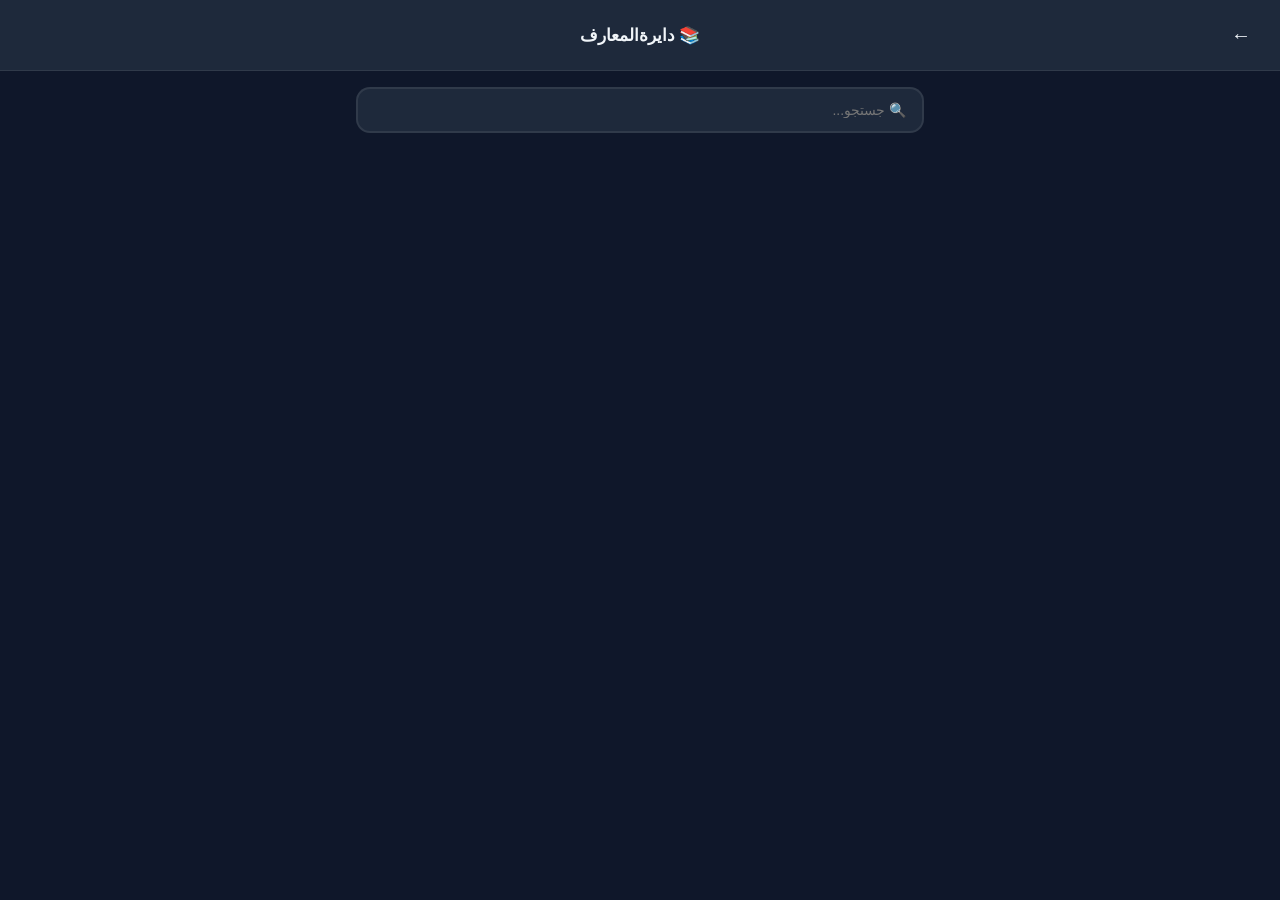
==== ask.html @ 2278d41e "Create ask.html" ====
<!DOCTYPE html>
<html lang="fa" dir="rtl">
<head>
<meta charset="UTF-8">
<meta name="viewport" content="width=device-width,initial-scale=1">
<title>پرسش و پاسخ</title>
<style>
*{margin:0;padding:0;box-sizing:border-box;-webkit-tap-highlight-color:transparent}
body{font-family:Tahoma,sans-serif;background:#0f172a;color:#f1f5f9;min-height:100vh}
.hdr{display:flex;align-items:center;justify-content:space-between;padding:14px 18px;background:#1e293b;border-bottom:1px solid rgba(255,255,255,.08);position:sticky;top:0;z-index:10;padding-top:calc(14px + env(safe-area-inset-top))}
.hdr h1{font-size:17px;font-weight:700}
.ibtn{background:none;border:none;color:#f1f5f9;font-size:20px;cursor:pointer;width:42px;height:42px;border-radius:12px;display:flex;align-items:center;justify-content:center}
.ibtn:active{background:rgba(255,255,255,.08)}
.wrap{padding:16px;max-width:600px;margin:0 auto}
.search{width:100%;padding:13px 16px;font-size:14px;font-family:inherit;background:#1e293b;color:#f1f5f9;border:2px solid rgba(255,255,255,.08);border-radius:14px;outline:none;margin-bottom:14px}
.search:focus{border-color:#818cf8}
.cat-grid{display:grid;grid-template-columns:repeat(2,1fr);gap:12px}
.cat-card{background:#1e293b;border-radius:16px;padding:18px 14px;cursor:pointer;border:1px solid rgba(255,255,255,.08);display:flex;flex-direction:column;align-items:center;gap:10px;transition:.2s}
.cat-card:active{transform:scale(.96);background:rgba(99,102,241,.15)}
.cat-card .ic{width:56px;height:56px;border-radius:18px;display:flex;align-items:center;justify-content:center;font-size:28px}
.cat-card .nm{font-size:13px;font-weight:700;text-align:center;line-height:1.4}
.cat-card .ct{font-size:10px;color:#94a3b8}
.cat-hdr{display:flex;align-items:center;gap:12px;margin-bottom:16px;background:#1e293b;padding:14px 16px;border-radius:16px;border:1px solid rgba(255,255,255,.08)}
.cat-hdr .ic{width:48px;height:48px;border-radius:15px;display:flex;align-items:center;justify-content:center;font-size:24px;flex-shrink:0}
.cat-hdr .info{flex:1}
.cat-hdr .nm{font-size:15px;font-weight:700}
.cat-hdr .ct{font-size:11px;color:#94a3b8;margin-top:2px}
.q{background:#1e293b;border-radius:14px;margin-bottom:10px;border:1px solid rgba(255,255,255,.08);overflow:hidden}
.q-head{padding:15px 16px;display:flex;align-items:center;gap:10px;cursor:pointer}
.q-head:active{background:rgba(255,255,255,.03)}
.q-icon{width:34px;height:34px;border-radius:10px;background:linear-gradient(135deg,#6366f1,#8b5cf6);display:flex;align-items:center;justify-content:center;font-size:16px;flex-shrink:0}
.q-title{flex:1;font-size:13.5px;font-weight:600;line-height:1.5}
.q-arrow{font-size:13px;color:#64748b;transition:transform .3s}
.q.open .q-arrow{transform:rotate(180deg)}
.q-body{max-height:0;overflow:hidden;transition:max-height .5s ease;background:rgba(0,0,0,.15)}
.q.open .q-body{max-height:2000px}
.q-answer{padding:14px 16px 16px;font-size:13px;line-height:2;color:#cbd5e1;border-top:1px solid rgba(255,255,255,.05);white-space:pre-line}
.q-answer b{color:#a5b4fc}
.back-btn{background:none;border:none;color:#818cf8;font-size:13px;font-weight:600;font-family:inherit;padding:8px 0;margin-bottom:8px;cursor:pointer}
.empty{text-align:center;padding:40px 20px;color:#64748b;font-size:13px}
.empty .ic{font-size:48px;margin-bottom:12px;opacity:.5}
</style>
</head>
<body>

<div class="hdr">
<button class="ibtn" onclick="goBack()">←</button>
<h1 id="hdrTitle">📚 دایرة‌المعارف</h1>
<div style="width:42px"></div>
</div>

<div class="wrap">
<input class="search hidden" id="search" placeholder="🔍 جستجو..." oninput="render()">
<div id="content"></div>
</div>

<script src="qa1.js"></script>
<script src="qa2.js"></script>
<script src="qa3.js"></script>
<script src="qa4.js"></script>
<script src="qa5.js"></script>

<script>
var curCat=null;
var CATS=window.CATS||[];
var QA=window.QA||[];
document.getElementById('search').classList.add('hidden');

function goBack(){
if(curCat){
curCat=null;
document.getElementById('hdrTitle').textContent='📚 دایرة‌المعارف';
document.getElementById('search').classList.add('hidden');
document.getElementById('search').value='';
render();
}else{
location.href='index.html';
}
}

function render(){
var content=document.getElementById('content');
content.innerHTML='';
if(curCat){
var cat=CATS.find(function(c){return c.id===curCat});
if(!cat)return;
var q=document.getElementById('search').value.trim();
var hdr=document.createElement('div');hdr.className='cat-hdr';
var ic=document.createElement('div');ic.className='ic';ic.style.background=cat.g;ic.textContent=cat.ic;
var info=document.createElement('div');info.className='info';
var nm=document.createElement('div');nm.className='nm';nm.textContent=cat.nm;
var ct=document.createElement('div');ct.className='ct';
var items=QA.filter(function(x){return x.c===curCat});
ct.textContent=items.length+' پرسش';
info.appendChild(nm);info.appendChild(ct);
hdr.appendChild(ic);hdr.appendChild(info);
content.appendChild(hdr);

var bb=document.createElement('button');bb.className='back-btn';bb.textContent='← بازگشت به دسته‌ها';bb.onclick=goBack;
content.appendChild(bb);

var filtered=items.filter(function(x){
if(!q)return true;
return x.q.indexOf(q)>=0||x.a.indexOf(q)>=0;
});
if(filtered.length===0){
content.innerHTML+='<div class="empty"><div class="ic">🔍</div><div>سوالی پیدا نشد</div></div>';
return;
}
filtered.forEach(function(item){
var d=document.createElement('div');d.className='q';
var h=document.createElement('div');h.className='q-head';
var ico=document.createElement('div');ico.className='q-icon';ico.textContent=item.ic||cat.ic;
var ti=document.createElement('div');ti.className='q-title';ti.textContent=item.q;
var ar=document.createElement('div');ar.className='q-arrow';ar.textContent='▼';
h.appendChild(ico);h.appendChild(ti);h.appendChild(ar);
var b=document.createElement('div');b.className='q-body';
var a=document.createElement('div');a.className='q-answer';a.innerHTML=item.a;
b.appendChild(a);
d.appendChild(h);d.appendChild(b);
h.onclick=function(){d.classList.toggle('open')};
content.appendChild(d);
});
}else{
var q=document.getElementById('search').value.trim();
if(q){
document.getElementById('search').classList.remove('hidden');
var all=QA.filter(function(x){return x.q.indexOf(q)>=0||x.a.indexOf(q)>=0});
if(all.length===0){
content.innerHTML='<div class="empty"><div class="ic">🔍</div><div>چیزی پیدا نشد</div></div>';
return;
}
all.forEach(function(item){
var cat=CATS.find(function(c){return c.id===item.c})||{ic:'📌',nm:''};
var d=document.createElement('div');d.className='q';
var h=document.createElement('div');h.className='q-head';
var ico=document.createElement('div');ico.className='q-icon';ico.textContent=item.ic||cat.ic;
var ti=document.createElement('div');ti.className='q-title';ti.textContent=item.q;
var ar=document.createElement('div');ar.className='q-arrow';ar.textContent='▼';
h.appendChild(ico);h.appendChild(ti);h.appendChild(ar);
var b=document.createElement('div');b.className='q-body';
var a=document.createElement('div');a.className='q-answer';a.innerHTML=item.a;
b.appendChild(a);
d.appendChild(h);d.appendChild(b);
h.onclick=function(){d.classList.toggle('open')};
content.appendChild(d);
});
return;
}
document.getElementById('search').classList.add('hidden');
var grid=document.createElement('div');grid.className='cat-grid';
CATS.forEach(function(cat){
var items=QA.filter(function(x){return x.c===cat.id});
var card=document.createElement('div');card.className='cat-card';
var ic=document.createElement('div');ic.className='ic';ic.style.background=cat.g;ic.textContent=cat.ic;
var nm=document.createElement('div');nm.className='nm';nm.textContent=cat.nm;
var ct=document.createElement('div');ct.className='ct';ct.textContent=items.length+' پرسش';
card.appendChild(ic);card.appendChild(nm);card.appendChild(ct);
card.onclick=function(){curCat=cat.id;document.getElementById('hdrTitle').textContent=cat.ic+' '+cat.nm;document.getElementById('search').classList.remove('hidden');render()};
grid.appendChild(card);
});
content.appendChild(grid);
}
}
render();
</script>
</body>
  </html>
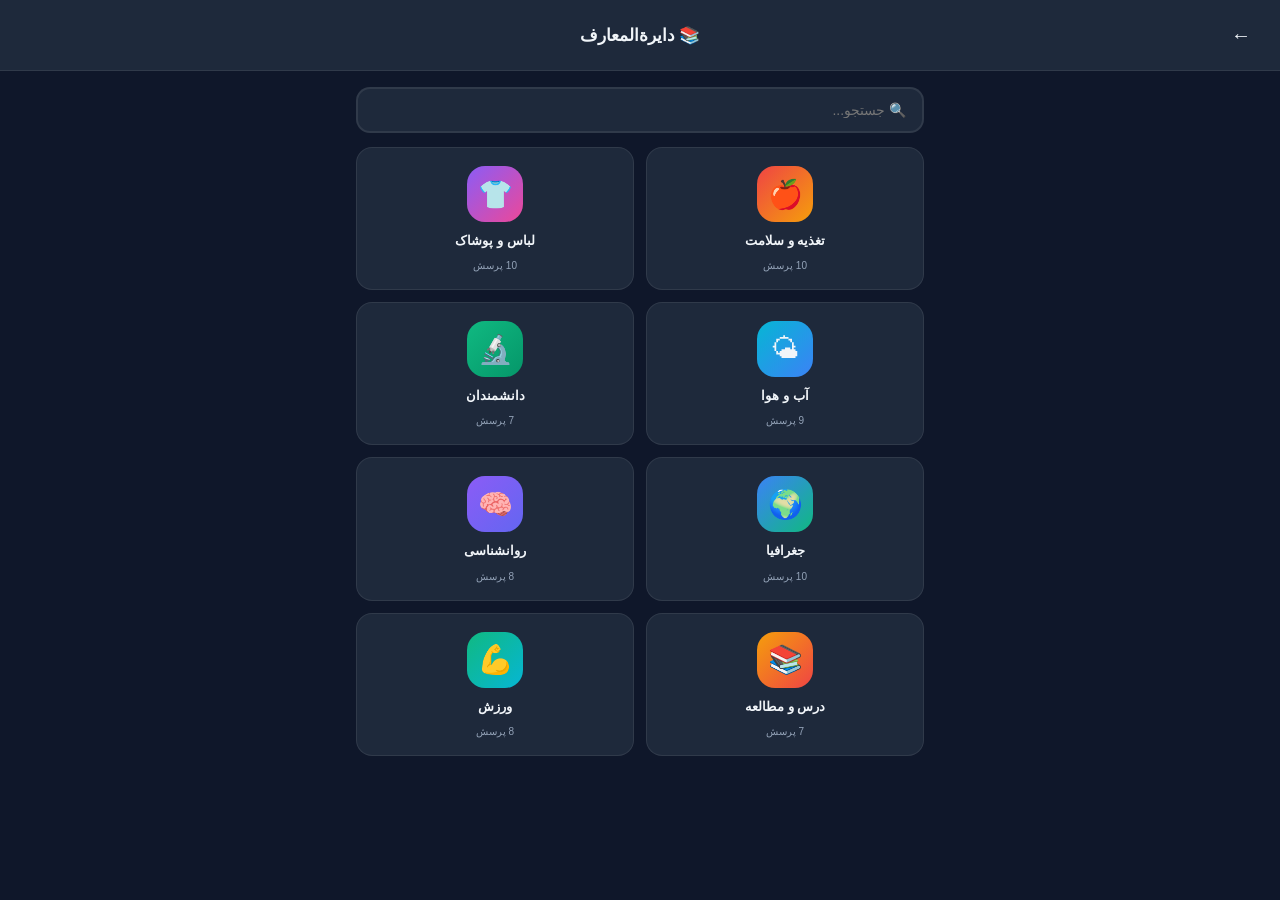
==== commit 1d427e69: "Update ask.html" ====
--- a/ask.html
+++ b/ask.html
@@ -56,6 +56,7 @@
 
 <script src="qa1.js"></script>
 <script src="qa2.js"></script>
+  <script src="qa1b.js"></script>
 <script src="qa3.js"></script>
 <script src="qa4.js"></script>
 <script src="qa5.js"></script>
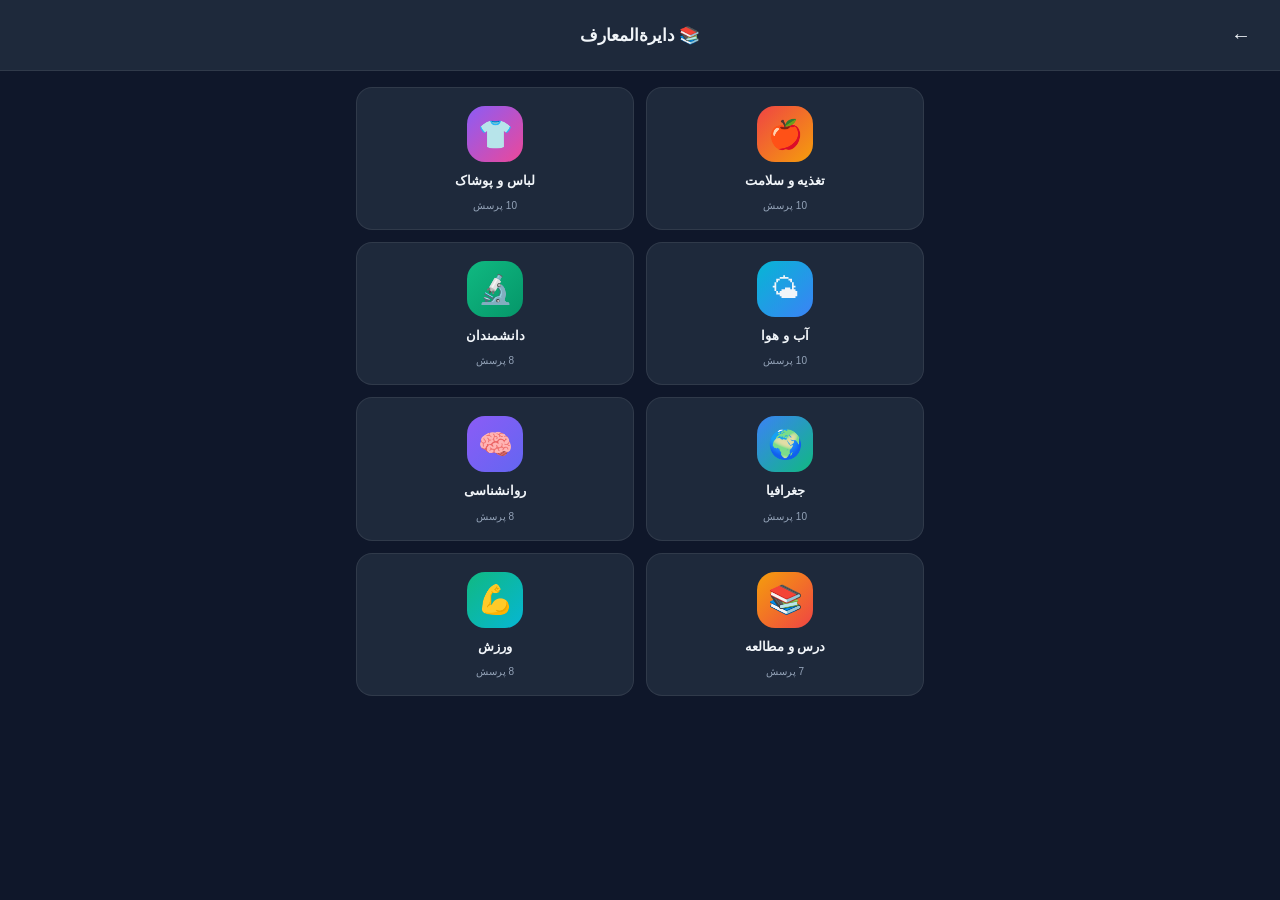
==== commit 1cfde9b0: "Update ask.html" ====
--- a/ask.html
+++ b/ask.html
@@ -15,7 +15,7 @@
 .search{width:100%;padding:13px 16px;font-size:14px;font-family:inherit;background:#1e293b;color:#f1f5f9;border:2px solid rgba(255,255,255,.08);border-radius:14px;outline:none;margin-bottom:14px}
 .search:focus{border-color:#818cf8}
 .cat-grid{display:grid;grid-template-columns:repeat(2,1fr);gap:12px}
-.cat-card{background:#1e293b;border-radius:16px;padding:18px 14px;cursor:pointer;border:1px solid rgba(255,255,255,.08);display:flex;flex-direction:column;align-items:center;gap:10px;transition:.2s}
+.cat-card{background:#1e293b;border-radius:16px;padding:18px 14px;cursor:pointer;border:1px solid rgba(255,255,255,.08);display:flex;flex-direction:column;align-items:center;gap:10px}
 .cat-card:active{transform:scale(.96);background:rgba(99,102,241,.15)}
 .cat-card .ic{width:56px;height:56px;border-radius:18px;display:flex;align-items:center;justify-content:center;font-size:28px}
 .cat-card .nm{font-size:13px;font-weight:700;text-align:center;line-height:1.4}
@@ -38,7 +38,7 @@
 .q-answer b{color:#a5b4fc}
 .back-btn{background:none;border:none;color:#818cf8;font-size:13px;font-weight:600;font-family:inherit;padding:8px 0;margin-bottom:8px;cursor:pointer}
 .empty{text-align:center;padding:40px 20px;color:#64748b;font-size:13px}
-.empty .ic{font-size:48px;margin-bottom:12px;opacity:.5}
+.hidden{display:none}
 </style>
 </head>
 <body>
@@ -54,17 +54,115 @@
 <div id="content"></div>
 </div>
 
-<script src="qa1.js"></script>
-<script src="qa2.js"></script>
-  <script src="qa1b.js"></script>
-<script src="qa3.js"></script>
-<script src="qa4.js"></script>
-<script src="qa5.js"></script>
-
 <script>
+// ====== دسته‌بندی‌ها ======
+var CATS=[
+{id:'food',nm:'تغذیه و سلامت',ic:'🍎',g:'linear-gradient(135deg,#ef4444,#f59e0b)'},
+{id:'cloth',nm:'لباس و پوشاک',ic:'👕',g:'linear-gradient(135deg,#8b5cf6,#ec4899)'},
+{id:'weather',nm:'آب و هوا',ic:'🌤',g:'linear-gradient(135deg,#06b6d4,#3b82f6)'},
+{id:'sci',nm:'دانشمندان',ic:'🔬',g:'linear-gradient(135deg,#10b981,#059669)'},
+{id:'geo',nm:'جغرافیا',ic:'🌍',g:'linear-gradient(135deg,#3b82f6,#10b981)'},
+{id:'psy',nm:'روانشناسی',ic:'🧠',g:'linear-gradient(135deg,#8b5cf6,#6366f1)'},
+{id:'study',nm:'درس و مطالعه',ic:'📚',g:'linear-gradient(135deg,#f59e0b,#ef4444)'},
+{id:'sport',nm:'ورزش',ic:'💪',g:'linear-gradient(135deg,#10b981,#06b6d4)'}
+];
+
+// ====== پرسش و پاسخ‌ها ======
+// برای اضافه کردن سوال جدید، این الگو رو کپی کن:
+// {c:'شناسه دسته',ic:'ایموجی',q:'سوال؟',a:'جواب...'},
+var QA=[
+
+// ===== تغذیه =====
+{c:'food',ic:'🍊',q:'خواص پرتقال چیست؟',a:'• سرشار از ویتامین C\n• فیبر بالا\n• پتاسیم — تنظیم فشار خون\n• فولات — مفید بارداری\n• آنتی‌اکسیدان — ضد پیری\n• کمک به جذب آهن\n\n💡 روزانه یک عدد کافیه.'},
+{c:'food',ic:'🍎',q:'خواص سیب چیست؟',a:'• فیبر پکتین — کاهش کلسترول\n• آنتی‌اکسیدان\n• کمک به کاهش وزن\n• سلامت روده\n• کاهش خطر دیابت نوع ۲\n• سلامت دندان\n\n💡 با پوست بخور، خواصش بیشتره.'},
+{c:'food',ic:'🍌',q:'خواص موز چیست؟',a:'• پتاسیم — تقویت عضلات\n• انرژی سریع — قبل ورزش\n• تریپتوفان — بهبود خلق\n• ویتامین B6 — سلامت مغز\n• کمک به هضم\n• تنظیم فشار خون\n\n⚠️ دیابتی‌ها با احتیاط.'},
+{c:'food',ic:'🌰',q:'خواص خرما چیست؟',a:'• انرژی بالا\n• فیبر — کمک گوارش\n• آهن — مفید کم‌خونی\n• پتاسیم — سلامت قلب\n• قند طبیعی\n• آنتی‌اکسیدان\n\n💡 روزانه ۳ تا ۵ عدد.'},
+{c:'food',ic:'🍇',q:'خواص انار چیست؟',a:'• آنتی‌اکسیدان قوی\n• سلامت قلب\n• کاهش التهاب\n• تقویت حافظه\n• سلامت پوست\n• کاهش فشار خون\n\n💡 صبح ناشتا بهترین زمانه.'},
+{c:'food',ic:'🥬',q:'خواص اسفناج چیست؟',a:'• آهن بالا — رفع کم‌خونی\n• ویتامین K — سلامت استخوان\n• فولات — سلامت مغز\n• آنتی‌اکسیدان\n• ویتامین A — سلامت چشم\n\n⚠️ سنگ کلیه دارها با احتیاط.'},
+{c:'food',ic:'🥕',q:'خواص هویج چیست؟',a:'• بتاکاروتن — سلامت چشم\n• آنتی‌اکسیدان\n• فیبر — کاهش کلسترول\n• سلامت پوست\n• تقویت ایمنی\n\n💡 با چربی سالم بخور.'},
+{c:'food',ic:'🧄',q:'خواص سیر چیست؟',a:'• ضد باکتری و ویروس\n• کاهش فشار خون\n• کاهش کلسترول\n• تقویت ایمنی\n• ضد التهاب\n• سلامت قلب\n\n💡 ناشتا: یک حبه.'},
+{c:'food',ic:'💧',q:'چرا باید آب کافی بخوریم؟',a:'• سلامت پوست\n• کمک گوارش\n• دفع سموم\n• تنظیم دمای بدن\n• تقویت تمرکز\n• کاهش سردرد\n\n💡 روزانه ۶–۸ لیوان.'},
+{c:'food',ic:'🍯',q:'خواص عسل طبیعی چیست؟',a:'• ضد باکتری\n• تسکین گلودرد\n• رفع سرفه\n• تقویت ایمنی\n• بهبود زخم\n• انرژی‌بخش\n\n⚠️ زیر ۱ سال نباید بخورن.'},
+
+// ===== لباس =====
+{c:'cloth',ic:'🧵',q:'انواع پارچه کدامند؟',a:'🌿 <b>نخ</b> — خنک، تابستان\n🐑 <b>پشم</b> — گرم، زمستان\n🐛 <b>ابریشم</b> — براق، لوکس\n🌾 <b>کتان</b> — خنک، محکم\n\nمصنوعی:\n• پلی‌استر — ارزان\n• نایلون — ضد آب\n• اسپندکس — کشی\n\n💡 تابستان نخ، زمستان پشم.'},
+{c:'cloth',ic:'🧥',q:'لباس مناسب هر فصل؟',a:'بهار: مانتو سبک، کاپشن نازک\nتابستان: نخ، رنگ روشن، کلاه\nپاییز: کاپشن، پلیور\nزمستان: پالتو، شال، کلاه، دستکش\n\n💡 لایه‌لایه بهتره — کم و زیاد کن.'},
+{c:'cloth',ic:'👔',q:'انواع کراوات و گره؟',a:'انواع:\n• ساده — رسمی\n• راه‌راه — نیمه‌رسمی\n• پلاک‌دار — اسپرت\n\nگره‌ها:\n• Four-in-Hand — ساده\n• وینزر — رسمی\n• نیمه‌وینزر — پرکاربرد\n• پرات — قرینه\n\n💡 طول کراوات تا کمربند.'},
+{c:'cloth',ic:'👞',q:'انواع کفش مردانه؟',a:'👟 اسپرت — روزمره\n👞 آکسفورد — رسمی‌ترین\n👞 دربی — نیمه‌رسمی\n👞 لوفر — بدون بند\n🥾 بوت — چرمی/کارگری\n\n💡 جوراب هم‌رنگ شلوار، نه کفش.'},
+{c:'cloth',ic:'🧼',q:'چطور لباس‌ها رو بشوریم؟',a:'سرد (۳۰°): رنگی، ابریشم، پشم\nولرم (۴۰°): معمولی\nگرم (۶۰°+): حوله، ملافه\n\nنکات:\n• رنگی جدا از سفید\n• لباس نو اول جدا\n• جیب‌ها خالی\n• زیپ‌ها بسته\n\n💡 برچسب لباس رو بخون.'},
+{c:'cloth',ic:'👗',q:'انواع مانتو و استایل زنانه؟',a:'انواع:\n• کوتاه/بلند\n• تابستانه/زمستانه\n• مجلسی/اسپرت\n\nرنگ‌ها:\n• مشکی — همه‌کاره\n• سرمه‌ای — شیک\n• خاکی — روزمره\n\n💡 سادگی شیک‌تر از شلوغیه.'},
+{c:'cloth',ic:'🧦',q:'راهنمای سایز لباس؟',a:'👕 S — ۳۶-۳۸\n👕 M — ۳۸-۴۰\n👕 L — ۴۰-۴۲\n👕 XL — ۴۲-۴۴\n\n👖 شلوار:\n۲۸-۳۰ کوچیک\n۳۲-۳۴ متوسط\n۳۶-۳۸ بزرگ\n\n💡 همیشه اندازه بگیر.'},
+{c:'cloth',ic:'🎩',q:'انواع کلاه و کاربرد؟',a:'🎩 لبه‌دار — آفتاب\n🧢 کپ — اسپرت\n👒 حصیری — ساحلی\n🎿 بافتنی — زمستان\n👷 ایمنی — کارگاهی\n\n💡 برای آفتاب، روشن و لبه‌پهن.'},
+{c:'cloth',ic:'🧤',q:'چطور از لباس‌هام نگهداری کنم؟',a:'• چوب‌لباسی مناسب\n• کفش در جاکفشی\n• قالب کفش چرمی\n• لباس زمستانی در وکیوم\n• نعناع خشک برای موش\n\n💡 کمد رو هر فصل مرتب کن.'},
+{c:'cloth',ic:'🛍',q:'چطور لباس هوشمندانه بخریم؟',a:'• لیست بنویس\n• کیفیت مهم‌تر از قیمت\n• هماهنگی با لباس‌های موجود\n• فصل رو در نظر بگیر\n• سایز دقیق بپوش\n\n💡 مشکی و سرمه‌ای همیشه کاربرد دارن.'},
+
+// ===== آب و هوا =====
+{c:'weather',ic:'🌤',q:'انواع آب و هوا کدامند؟',a:'🌴 گرمسیری — باران زیاد\n🏜 بیابانی — خشک\n❄️ قطبی — برف همیشگی\n🌤 معتدل — چهار فصل\n🌊 مدیترانه‌ای — تابستان خشک\n\n💡 هر اقلیم، سبک زندگی خودش رو داره.'},
+{c:'weather',ic:'☁️',q:'انواع ابر کدامند؟',a:'☁️ کومولوس — پنبه‌ای، هوای خوب\n🌫 استراتوس — لایه‌ای، پوشیده\n☁️ سیروس — نازک، بلند\n⛈ کومولونیمبوس — طوفانی\n🌧 نیمبواستراتوس — باران ملایم\n\n💡 کومولونیمبوس نشانهٔ طوفانه.'},
+{c:'weather',ic:'🌧',q:'انواع بارش کدامند؟',a:'🌧 باران — قطرات آب\n❄️ برف — بلور یخ\n🌨 تگرگ — گلوله یخ\n🌫 باران‌ریز — قطرات ریز\n💧 شبنم — صبح زود\n🌫 مه — بخار معلق\n\n💡 بارش با میلی‌متر اندازه‌گیری می‌شه.'},
+{c:'weather',ic:'💨',q:'انواع باد کدامند؟',a:'جهانی:\n• موسمی — فصلی\n• تجارتی — شرق به غرب\n• غربی — عرض میانه\n\nمحلی:\n• شمال — سرد\n• جنوب — گرم\n• صبا — بهاری\n• سموم — سوزان\n\n💡 باد شدید منشأ طوفانه.'},
+{c:'weather',ic:'🌡',q:'چطور دما اندازه‌گیری می‌شه؟',a:'واحدها:\n• سلسیوس (°C) — ایران\n• فارنهایت (°F) — آمریکا\n• کلوین (K) — علمی\n\nتبدیل:\n°C × ۱.۸ + ۳۲ = °F\n\nنکات:\n• ۰°C = یخ\n• ۱۰۰°C = جوش\n• ۳۷°C = بدن'},
+{c:'weather',ic:'🌈',q:'رنگین‌کمان چطور ساخته می‌شه؟',a:'نور خورشید + قطرات باران = تجزیهٔ نور\n\nرنگ‌ها (بیرون به داخل):\n🔴 قرمز → 🟠 نارنجی → 🟡 زرد → 🟢 سبز → 🔵 آبی → 🟣 بنفش\n\nشرایط: باران + آفتاب همزمان'},
+{c:'weather',ic:'⛈',q:'چرا رعد و برق می‌زنه؟',a:'ترکیب ابرهای بارانی + باد = بار الکتریکی\n\n• صاعقه: ۳۰,۰۰۰°C\n• سرعت: ۱۰۰,۰۰۰ km/s\n\nایمنی:\n• داخل ساختمان برو\n• زیر درخت نایست\n• از آب دوری کن'},
+{c:'weather',ic:'❄️',q:'چرا برف سفیده؟',a:'بلورهای یخ، نور همهٔ رنگ‌ها رو بازتاب می‌دن → چشم سفید می‌بینه\n\nحقایق:\n• هیچ دو بلور شبیه هم نیستن\n• هر بلور ۶ ضلعی\n• بزرگ‌ترین دانه: ۳۸ سانتی‌متر'},
+{c:'weather',ic:'🌪',q:'طوفان‌ها چطور شکل می‌گیرن؟',a:'🌪 تورنادو — قیف چرخان، ۵۰۰ km/h\n🌀 هاریکن — مناطق گرمسیری، ۲۵۰ km/h\n🌊 سونامی — موج عظیم از زلزله\n\nمقیاس:\n• تورنادو: EF0 تا EF5\n• هاریکن: ۱ تا ۵'},
+{c:'weather',ic:'🔆',q:'چرا آسمان آبیه؟',a:'نور خورشید با مولکول‌های هوا برخورد می‌کنه و پراکنده می‌شه.\n\nرنگ آبی بیشتر پراکنده می‌شه (پراکندگی ریلی).\n\nغروب: نور مسیر طولانی‌تری طی می‌کنه → قرمز/نارنجی'},
+
+// ===== دانشمندان =====
+{c:'sci',ic:'🧪',q:'ابن‌سینا چه کارهایی کرد؟',a:'(۹۸۰-۱۰۳۷ م)\n\n👨‍⚕️ پزشک — کتاب «قانون»\n🧠 فیلسوف — کتاب «شفا»\n📚 حدود ۴۵۰ کتاب\n\n• در ۱۸ سالگی پزشک ماهر\n• «پدر پزشکی مدرن»'},
+{c:'sci',ic:'🔭',q:'خوارزمی چه کشفیاتی داشت؟',a:'(۷۸۰-۸۵۰ م)\n\n• بنیان‌گذار جبر\n• ابداع الگوریتم (از نامش)\n• معرفی اعداد هندی-عربی\n\n💡 کلمه «Algorithm» از نامش گرفته شده.'},
+{c:'sci',ic:'💡',q:'ادیسون چه اختراعاتی داشت؟',a:'(۱۸۴۷-۱۹۳۱)\n\n💡 لامپ برق\n🎙 گرامافون\n🎬 دوربین فیلم\n🔋 باتری\n\n• ۱,۰۹۳ اختراع ثبت‌شده\n• «نبوغ ۱٪ الهام و ۹۹٪ تلاش»'},
+{c:'sci',ic:'🌌',q:'انیشتین چه کشفیاتی داشت؟',a:'(۱۸۷۹-۱۹۵۵)\n\n⚡ نسبیت خاص — E=mc²\n🌌 نسبیت عام — جاذبه\n🏆 نوبل ۱۹۲۱\n\n💡 بدون انیشتین، GPS کار نمی‌کرد!'},
+{c:'sci',ic:'🍎',q:'نیوتن چه کشفیاتی داشت؟',a:'(۱۶۴۳-۱۷۲۷)\n\n🍎 قانون جاذبه\n📐 قوانین حرکت (۳ قانون)\n🔬 اپتیک — تجزیهٔ نور\n\n💡 «اگر دورتر رو دیدم، چون روی شانهٔ غول‌ها ایستادم.»'},
+{c:'sci',ic:'⚡',q:'تسلا چه کشفیاتی داشت؟',a:'(۱۸۵۶-۱۹۴۳)\n\n⚡ جریان متناوب (AC)\n📡 رادیو\n🌀 موتور القایی\n🔋 سیم‌پیچ تسلا\n\n• ۳۰۰+ اختراع\n• رقیب ادیسون'},
+{c:'sci',ic:'📚',q:'بزرگ‌ترین دانشمندان ایرانی؟',a:'🧮 خوارزمی — جبر\n🩺 ابن‌سینا — پزشکی\n🔬 رازی — شیمی\n🌍 بیرونی — نجوم\n📖 خیام — ریاضی\n🧪 جابر بن حیان — شیمی\n🎓 فارابی — فلسفه\n🌟 خواجه نصیر — نجوم'},
+{c:'sci',ic:'🧬',q:'ماری کوری چه کشفیاتی داشت؟',a:'(۱۸۶۷-۱۹۳۴)\n\n• کشف رادیوم و پولونیوم\n• دو بار برندهٔ نوبل (فیزیک و شیمی)\n• اولین زن استاد سوربن\n• پیشگام پرتودرمانی'},
+
+// ===== جغرافیا =====
+{c:'geo',ic:'🌍',q:'چند قاره داریم؟',a:'۱. آسیا — بزرگ‌ترین\n۲. آفریقا — گرم‌ترین\n۳. آمریکای شمالی\n۴. آمریکای جنوبی\n۵. اروپا\n۶. اقیانوسیه\n۷. جنوبگان\n\n💡 آسیا ۶۰٪ جمعیت جهان رو داره.'},
+{c:'geo',ic:'🌊',q:'اقیانوس‌های جهان کدامند؟',a:'۱. آرام — بزرگ‌ترین\n۲. اطلس — دومین\n۳. هند\n۴. منجمد شمالی\n۵. منجمد جنوبی\n\nعمیق‌ترین: گودال ماریانا — ۱۱,۰۳۴ متر\n\n💡 ۷۱٪ سطح زمین آب.'},
+{c:'geo',ic:'🏔',q:'بلندترین کوه‌های جهان؟',a:'۱. اورست — ۸,۸۴۸ م\n۲. K2 — ۸,۶۱۱ م\n۳. کانچنجونگا — ۸,۵۸۶ م\n\nایران:\n• دماوند — ۵,۶۱۰ م\n• علم‌کوه — ۴,۸۵۰ م\n• سبلان — ۴,۸۱۱ م\n\n💡 دماوند بلندترین خاورمیانه.'},
+{c:'geo',ic:'🏜',q:'بزرگ‌ترین بیابان‌های جهان؟',a:'۱. صحرای آفریقا\n۲. عربستان\n۳. گبی (چین)\n۴. کالاهاری\n۵. پاتاگونیا\n\nایران:\n• دشت لوت — گرم‌ترین نقطه زمین\n• دشت کویر\n\n💡 لوت: ۷۰.۷ درجه!'},
+{c:'geo',ic:'🌋',q:'آتشفشان‌های معروف جهان؟',a:'• وزوو (ایتالیا)\n• اتنا (سیسیل)\n• کلیمانجارو (تانزانیا)\n• فوجی (ژاپن)\n• پوپوکاتپتل (مکزیک)\n\nایران: دماوند، سبلان، تفتان'},
+{c:'geo',ic:'🏞',q:'بلندترین رودهای جهان؟',a:'۱. نیل — ۶,۶۵۰ km\n۲. آمازون — ۶,۴۰۰ km\n۳. یانگ‌تسه — ۶,۳۰۰ km\n۴. می‌سی‌سی‌پی — ۶,۲۷۵ km\n\nایران: کارون، سفیدرود، ارس\n\n💡 آمازون بیشترین آب.'},
+{c:'geo',ic:'🇮🇷',q:'استان‌های ایران چند تاست؟',a:'۳۱ استان\n\nبزرگ‌ترین: سیستان و بلوچستان\nکوچک‌ترین: البرز\n\nمساحت: ۱.۶۴۸ میلیون km²\n\nشامل: تهران، البرز، قم، اصفهان، فارس، خوزستان و...'},
+{c:'geo',ic:'🏝',q:'معروف‌ترین جزیره‌های ایران؟',a:'خلیج فارس:\n• کیش — گردشگری\n• قشم — بزرگ‌ترین\n• هرمز — خاک سرخ\n• لاوان، هنگام\n\nدریای عمان:\n• چابهار'},
+{c:'geo',ic:'🌐',q:'پرجمعیت‌ترین کشورهای جهان؟',a:'۱. هند — ۱.۴۳ میلیارد\n۲. چین — ۱.۴۱ میلیارد\n۳. آمریکا — ۳۳۵ میلیون\n۴. اندونزی — ۲۸۰ میلیون\n۵. پاکستان — ۲۴۰ میلیون\n...\nایران: ۸۶ میلیون'},
+{c:'geo',ic:'🌌',q:'عجایب هفتگانهٔ جدید جهان؟',a:'۱. دیوار بزرگ چین\n۲. پترا (اردن)\n۳. مسیح نجات‌دهنده (برزیل)\n۴. ماچوپیچو (پرو)\n۵. چیچن ایتزا (مکزیک)\n۶. کولوسئوم (روم)\n۷. تاج‌محل (هند)'},
+
+// ===== روانشناسی =====
+{c:'psy',ic:'😊',q:'چطور حال دلم رو بهتر کنم؟',a:'• یه کار خوب برای کسی\n• تماس با دوست قدیمی\n• موسیقی شاد\n• پیاده‌روی ۱۰ دقیقه\n• دوش آب گرم\n• سه نعمت رو بشمار\n\n⚠️ اگر ۲ هفته طول کشید، با متخصص حرف بزن.'},
+{c:'psy',ic:'😰',q:'چطور با اضطراب مقابله کنم؟',a:'تکنیک ۵-۴-۳-۲-۱:\n۵ چیز که می‌بینی\n۴ چیز که لمس می‌کنی\n۳ چیز که می‌شنوی\n۲ چیز که بو می‌کنی\n۱ چیز که می‌چشی\n\n+ تنفس عمیق، دوش گرم، پیاده‌روی'},
+{c:'psy',ic:'💭',q:'چطور مثبت فکر کنم؟',a:'۱. قدردانی روزانه — ۳ چیز بنویس\n۲. جایگزینی افکار منفی\n۳. ورزش\n۴. همراهی با مثبت‌ها\n۵. کمک به دیگران\n\n💡 مغز مثل عضله‌ست.'},
+{c:'psy',ic:'🎯',q:'چطور اعتماد به نفسم رو زیاد کنم؟',a:'۱. کارهای کوچیک تموم کن\n۲. از خودت مراقبت کن\n۳. مهارت یاد بگیر\n۴. با خودت مهربون باش\n۵. از اشتباه نترس\n۶. حرف بزن (حتی با خودت)\n۷. موفقیت‌هات رو یادداشت کن\n\n💡 اعتماد به نفس = «من می‌تونم، حتی اگه شکست بخورم».'},
+{c:'psy',ic:'😤',q:'چطور کمتر عصبانی شم؟',a:'قانون ۱۰ ثانیه: قبل حرف زدن ۱۰ ثانیه بشمار\n\nتکنیک‌ها:\n• نفس عمیق\n• از موقعیت دور شو\n• آب سرد به صورت\n• پیاده‌روی\n• یه لیوان آب\n\nبلندمدت: خواب، ورزش، دوری از محرک‌ها'},
+{c:'psy',ic:'😴',q:'چطور بهتر بخوابم؟',a:'• ساعت خواب ثابت\n• ۱ ساعت قبل موبایل کنار\n• اتاق تاریک و خنک\n• شام سبک ۳ ساعت قبل\n• بعد ۵ عصر چای نخور\n• تخت فقط برای خواب\n\nتکنیک ۴-۷-۸: ۴ ثانیه دم، ۷ نگه، ۸ بازدم'},
+{c:'psy',ic:'🧘',q:'چطور تمرین تنفس کنم؟',a:'۴-۷-۸ (آرامش):\n۴ ثانیه دم، ۷ نگه، ۸ بازدم\n۴ بار تکرار\n\n۴-۴-۴-۴ (تمرکز):\n۴ ثانیه دم، ۴ نگه، ۴ بازدم، ۴ صبر\n\n💡 فقط ۵ دقیقه در روز.'},
+{c:'psy',ic:'📱',q:'چطور کمتر با موبایل وقت بگذرونم؟',a:'۱. اپ‌های وقت‌گیر رو پاک کن\n۲. نوتیفیکیشن‌ها خاموش\n۳. موقع درس، اتاق دیگه\n۴. جایگزین پیدا کن\n۵. تایمر بذار (روزی ۳۰ دقیقه)\n\n💡 صبح اول وقت گوشی نگاه نکن.'},
+
+// ===== درس =====
+{c:'study',ic:'📚',q:'چطور تمرکزمو حفظ کنم؟',a:'• میز مرتب، نور کافی\n• موبایل اتاق دیگه\n\nپومودورو:\n۲۵ دقیقه کار + ۵ دقیقه استراحت\n۴ دور = ۱۵ دقیقه استراحت\n\n+ هدف مشخص + آب کافی'},
+{c:'study',ic:'📝',q:'چطور بهتر درس بخونم؟',a:'۱. یادآوری فعال — کتاب ببند، سوال بپرس\n۲. تکرار فاصله‌دار — روز ۱، ۳، ۷، ۱۴، ۳۰\n۳. خلاصه‌نویسی\n۴. آموزش به دیگران\n۵. تست بزن\n\n💡 قبل خواب بخون.'},
+{c:'study',ic:'📖',q:'چطور برای امتحان آماده شم؟',a:'یک هفته قبل: همه فصل‌ها یه دور + خلاصه\nسه روز قبل: تست + نقاط ضعف\nیک روز قبل: فقط مرور، شب زود بخواب\n\nروز امتحان: صبحانه، اول آسون‌ها'},
+{c:'study',ic:'😰',q:'چطور استرس امتحان رو کم کنم؟',a:'قبل: ۷-۸ ساعت خواب، تنفس، پیاده‌روی\nموقع: نفس عمیق، آب، اول آسون‌ها\nبعد: خودت رو سرزنش نکن\n\n💡 استرس تا حدی خوبه.'},
+{c:'study',ic:'🧠',q:'چطور حافظه‌مو تقویت کنم؟',a:'• خواب ۷-۸ ساعت\n• ورزش هوازی\n• غذای سالم (ماهی، مغزها)\n• یادگیری فعال\n• پازل و سودوکو\n• کم کردن استرس\n\nغذاها: ماهی، گردو، زردچوبه'},
+{c:'study',ic:'📅',q:'چطور برنامه‌ریزی درست کنم؟',a:'۱. اهداف بنویس\n۲. به کارهای کوچیک تقسیم کن\n۳. اولویت‌بندی\n۴. زمان مشخص\n۵. استراحت\n۶. بازبینی هفتگی\n\nتکنیک ۱-۳-۵:\n۱ بزرگ + ۳ متوسط + ۵ کوچیک'},
+{c:'study',ic:'📓',q:'چطور خلاصه‌نویسی کنم؟',a:'• نقشهٔ ذهنی\n• کلمات کلیدی\n• فلش‌کارت\n• خلاصه در ۵ خط\n• رنگ‌بندی\n\n💡 خلاصه باید بعداً قابل فهم باشه.'},
+
+// ===== ورزش =====
+{c:'sport',ic:'🏃',q:'چطور ورزش رو شروع کنم؟',a:'هفتهٔ ۱: ۱۰ دقیقه پیاده‌روی\nهفتهٔ ۲: ۱۵ دقیقه + شنا/دوچرخه\nهفتهٔ ۳+: ۲۰-۳۰ دقیقه\n\nنکات: گرم کردن، سرد کردن، آب، استراحت\n\n💡 بهترین ورزش، همونیه که دوست داری.'},
+{c:'sport',ic:'💪',q:'فواید ورزش چیست؟',a:'جسمی:\n• سلامت قلب\n• کنترل وزن\n• عضلات قوی\n• استخوان سالم\n\nذهنی:\n• کاهش استرس\n• بهبود خلق\n• حافظه بهتر\n• خواب بهتر\n\n💡 حداقل ۳۰ دقیقه، ۵ روز هفته.'},
+{c:'sport',ic:'🏋️',q:'چطور عضله بسازم؟',a:'• تمرین مقاومتی ۳-۴ روز هفته\n• پروتئین ۱.۶ گرم/کیلو\n• خواب ۷-۸ ساعت\n• آب کافی\n• استراحت بین ست‌ها ۶۰-۹۰ ثانیه\n\nغذاها: تخم‌مرغ، مرغ، ماهی، حبوبات'},
+{c:'sport',ic:'🧘',q:'چطور انعطاف‌پذیری‌مو زیاد کنم؟',a:'• صبح ۵ دقیقه کشش\n• قبل ورزش گرم کردن\n• بعد ورزش سرد کردن\n• یوگا یا پیلاتس\n\nهر کشش ۳۰ ثانیه، تا درد نکش\n\n💡 با تمرین روزانه، ۱ ماهه بهتر می‌شه.'},
+{c:'sport',ic:'🚶',q:'چقدر پیاده‌روی کنیم؟',a:'• حداقل ۱۰,۰۰۰ قدم\n• یا ۳۰ دقیقه سریع\n\nچطور بیشتر؟\n• از پله استفاده کن\n• ماشین دورتر پارک کن\n• پیاده به خرید برو\n\n💡 ۱۰ دقیقه بعد غذا، قند رو کنترل می‌کنه.'},
+{c:'sport',ic:'💧',q:'موقع ورزش چقدر آب بخوریم؟',a:'قبل: ۲ ساعت قبل ۵۰۰ml، ۱۵ دقیقه قبل ۲۰۰ml\nحین: هر ۱۵-۲۰ دقیقه ۱۵۰-۲۵۰ml\nبعد: هر نیم کیلو کاهش وزن، ۵۰۰ml\n\n⚠️ نشانه‌های کم‌آبی: ادرار تیره، سردرد'},
+{c:'sport',ic:'⚽',q:'چه ورزشی برای من مناسبه؟',a:'کاهش وزن: دویدن، شنا، دوچرخه\nعضله‌سازی: بدنسازی، کراس‌فیت\nآرامش: یوگا، پیلاتس\nاجتماعی: فوتبال، بسکتبال\nانفرادی: پیاده‌روی، دوچرخه\n\n💡 هفتهٔ اول ۱۵ دقیقه.'},
+{c:'sport',ic:'🔥',q:'چطور کالری بیشتری بسوزونم؟',a:'• HIIT — ۲۰ دقیقه\n• تمرینات ترکیبی\n• بالا رفتن از پله\n• پیاده‌روی سریع\n• شنا\n\nکالری‌سوزی:\nدویدن: ۶۰۰/ساعت\nشنا: ۵۰۰/ساعت\nدوچرخه: ۴۰۰/ساعت'}
+
+];
+
+// ===== رندر =====
 var curCat=null;
-var CATS=window.CATS||[];
-var QA=window.QA||[];
 document.getElementById('search').classList.add('hidden');
 
 function goBack(){
@@ -82,72 +180,38 @@
 function render(){
 var content=document.getElementById('content');
 content.innerHTML='';
+var q=document.getElementById('search').value.trim();
+
 if(curCat){
 var cat=CATS.find(function(c){return c.id===curCat});
 if(!cat)return;
-var q=document.getElementById('search').value.trim();
 var hdr=document.createElement('div');hdr.className='cat-hdr';
 var ic=document.createElement('div');ic.className='ic';ic.style.background=cat.g;ic.textContent=cat.ic;
 var info=document.createElement('div');info.className='info';
 var nm=document.createElement('div');nm.className='nm';nm.textContent=cat.nm;
-var ct=document.createElement('div');ct.className='ct';
 var items=QA.filter(function(x){return x.c===curCat});
-ct.textContent=items.length+' پرسش';
+var ct=document.createElement('div');ct.className='ct';ct.textContent=items.length+' پرسش';
 info.appendChild(nm);info.appendChild(ct);
 hdr.appendChild(ic);hdr.appendChild(info);
 content.appendChild(hdr);
-
-var bb=document.createElement('button');bb.className='back-btn';bb.textContent='← بازگشت به دسته‌ها';bb.onclick=goBack;
+var bb=document.createElement('button');bb.className='back-btn';bb.textContent='← بازگشت';bb.onclick=goBack;
 content.appendChild(bb);
-
-var filtered=items.filter(function(x){
-if(!q)return true;
-return x.q.indexOf(q)>=0||x.a.indexOf(q)>=0;
-});
-if(filtered.length===0){
-content.innerHTML+='<div class="empty"><div class="ic">🔍</div><div>سوالی پیدا نشد</div></div>';
+var filtered=items.filter(function(x){if(!q)return true;return x.q.indexOf(q)>=0||x.a.indexOf(q)>=0})
+  filtered.forEach(function(item){content.appendChild(makeQ(item,cat.ic))});
 return;
 }
-filtered.forEach(function(item){
-var d=document.createElement('div');d.className='q';
-var h=document.createElement('div');h.className='q-head';
-var ico=document.createElement('div');ico.className='q-icon';ico.textContent=item.ic||cat.ic;
-var ti=document.createElement('div');ti.className='q-title';ti.textContent=item.q;
-var ar=document.createElement('div');ar.className='q-arrow';ar.textContent='▼';
-h.appendChild(ico);h.appendChild(ti);h.appendChild(ar);
-var b=document.createElement('div');b.className='q-body';
-var a=document.createElement('div');a.className='q-answer';a.innerHTML=item.a;
-b.appendChild(a);
-d.appendChild(h);d.appendChild(b);
-h.onclick=function(){d.classList.toggle('open')};
-content.appendChild(d);
-});
-}else{
-var q=document.getElementById('search').value.trim();
+
 if(q){
 document.getElementById('search').classList.remove('hidden');
 var all=QA.filter(function(x){return x.q.indexOf(q)>=0||x.a.indexOf(q)>=0});
-if(all.length===0){
-content.innerHTML='<div class="empty"><div class="ic">🔍</div><div>چیزی پیدا نشد</div></div>';
-return;
-}
+if(all.length===0){content.innerHTML='<div class="empty">چیزی پیدا نشد</div>';return}
 all.forEach(function(item){
-var cat=CATS.find(function(c){return c.id===item.c})||{ic:'📌',nm:''};
-var d=document.createElement('div');d.className='q';
-var h=document.createElement('div');h.className='q-head';
-var ico=document.createElement('div');ico.className='q-icon';ico.textContent=item.ic||cat.ic;
-var ti=document.createElement('div');ti.className='q-title';ti.textContent=item.q;
-var ar=document.createElement('div');ar.className='q-arrow';ar.textContent='▼';
-h.appendChild(ico);h.appendChild(ti);h.appendChild(ar);
-var b=document.createElement('div');b.className='q-body';
-var a=document.createElement('div');a.className='q-answer';a.innerHTML=item.a;
-b.appendChild(a);
-d.appendChild(h);d.appendChild(b);
-h.onclick=function(){d.classList.toggle('open')};
-content.appendChild(d);
+var cat=CATS.find(function(c){return c.id===item.c})||{ic:'📌'};
+content.appendChild(makeQ(item,cat.ic));
 });
 return;
 }
+
 document.getElementById('search').classList.add('hidden');
 var grid=document.createElement('div');grid.className='cat-grid';
 CATS.forEach(function(cat){
@@ -162,8 +226,23 @@
 });
 content.appendChild(grid);
 }
-}
+
+function makeQ(item,catIc){
+var d=document.createElement('div');d.className='q';
+var h=document.createElement('div');h.className='q-head';
+var ico=document.createElement('div');ico.className='q-icon';ico.textContent=item.ic||catIc||'📌';
+var ti=document.createElement('div');ti.className='q-title';ti.textContent=item.q;
+var ar=document.createElement('div');ar.className='q-arrow';ar.textContent='▼';
+h.appendChild(ico);h.appendChild(ti);h.appendChild(ar);
+var b=document.createElement('div');b.className='q-body';
+var a=document.createElement('div');a.className='q-answer';a.innerHTML=item.a;
+b.appendChild(a);
+d.appendChild(h);d.appendChild(b);
+h.onclick=function(){d.classList.toggle('open')};
+return d;
+}
+
 render();
 </script>
 </body>
-  </html>
+</html>
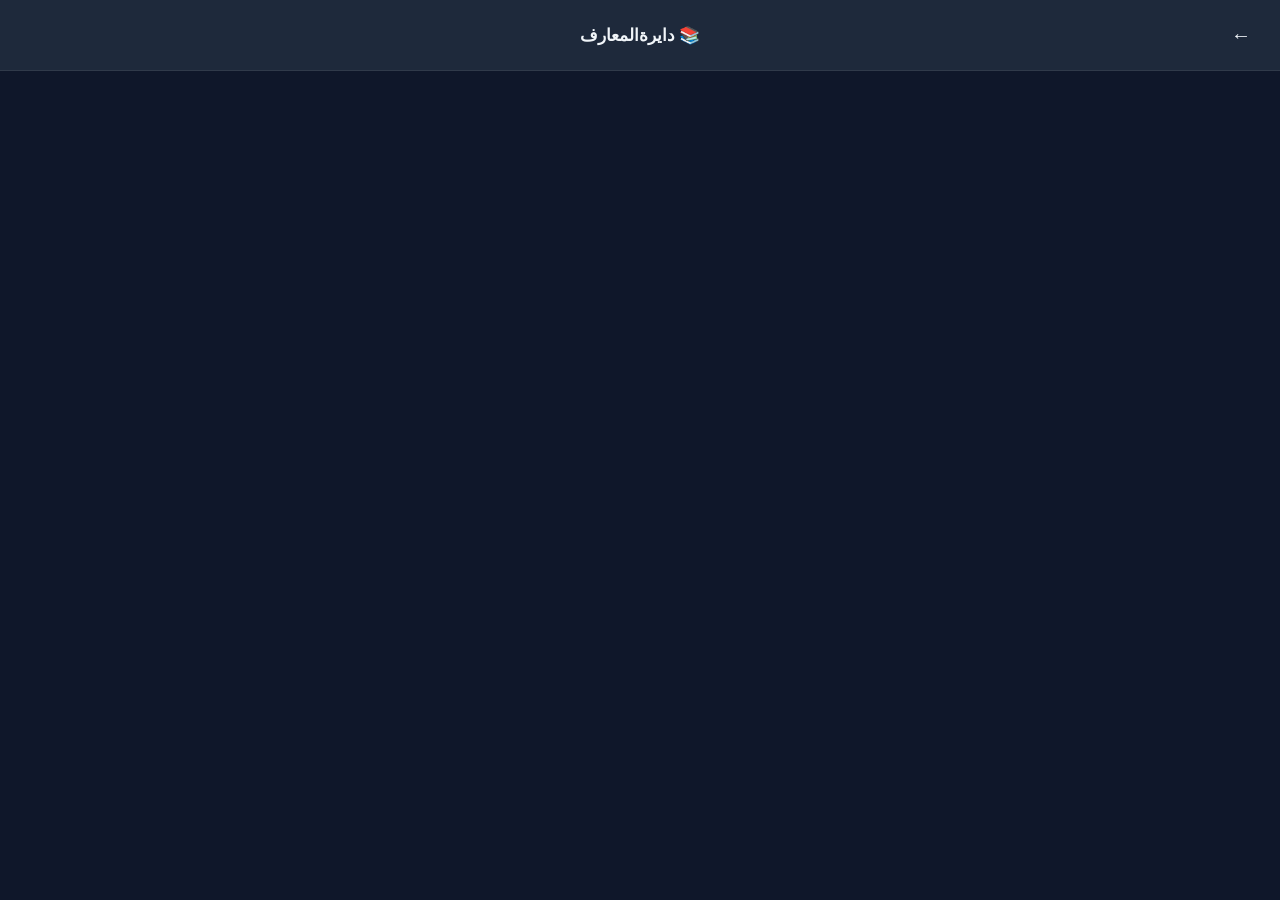
==== commit 8a28e7e4: "Update ask.html" ====
--- a/ask.html
+++ b/ask.html
@@ -64,7 +64,11 @@
 {id:'geo',nm:'جغرافیا',ic:'🌍',g:'linear-gradient(135deg,#3b82f6,#10b981)'},
 {id:'psy',nm:'روانشناسی',ic:'🧠',g:'linear-gradient(135deg,#8b5cf6,#6366f1)'},
 {id:'study',nm:'درس و مطالعه',ic:'📚',g:'linear-gradient(135deg,#f59e0b,#ef4444)'},
-{id:'sport',nm:'ورزش',ic:'💪',g:'linear-gradient(135deg,#10b981,#06b6d4)'}
+{id:'sport',nm:'ورزش',ic:'💪',g:'linear-gradient(135deg,#10b981,#06b6d4)'},
+{id:'money',nm:'مالی و پس‌انداز',ic:'💰',g:'linear-gradient(135deg,#10b981,#f59e0b)'},
+{id:'home',nm:'خانه و آشپزی',ic:'🏠',g:'linear-gradient(135deg,#f59e0b,#ec4899)'},
+{id:'tech',nm:'تکنولوژی',ic:'📱',g:'linear-gradient(135deg,#3b82f6,#8b5cf6)'},
+{id:'art',nm:'هنر و سرگرمی',ic:'🎨',g:'linear-gradient(135deg,#ec4899,#8b5cf6)'}  
 ];
 
 // ====== پرسش و پاسخ‌ها ======
@@ -159,6 +163,52 @@
 {c:'sport',ic:'⚽',q:'چه ورزشی برای من مناسبه؟',a:'کاهش وزن: دویدن، شنا، دوچرخه\nعضله‌سازی: بدنسازی، کراس‌فیت\nآرامش: یوگا، پیلاتس\nاجتماعی: فوتبال، بسکتبال\nانفرادی: پیاده‌روی، دوچرخه\n\n💡 هفتهٔ اول ۱۵ دقیقه.'},
 {c:'sport',ic:'🔥',q:'چطور کالری بیشتری بسوزونم؟',a:'• HIIT — ۲۰ دقیقه\n• تمرینات ترکیبی\n• بالا رفتن از پله\n• پیاده‌روی سریع\n• شنا\n\nکالری‌سوزی:\nدویدن: ۶۰۰/ساعت\nشنا: ۵۰۰/ساعت\nدوچرخه: ۴۰۰/ساعت'}
 
+// ===== مالی =====
+{c:'money',ic:'💰',q:'چطور پول پس‌انداز کنم؟',a:'قانون ۵۰-۳۰-۲۰:\n• ۵۰٪ نیازهای ضروری\n• ۳۰٪ خواسته‌ها\n• ۲۰٪ پس‌انداز\n\nنکات:\n• اول ماه پس‌انداز کن، نه آخر\n• هزینه‌ها رو یادداشت کن\n• خرید بزرگ رو ۲۴ ساعت تعویق بنداز\n\n💡 حتی ۱۰٪ در ماه، یک شروعه.'},
+{c:'money',ic:'📊',q:'چطور هزینه‌هام رو مدیریت کنم؟',a:'گام‌ها:\n۱. یک ماه همه هزینه‌ها رو ثبت کن\n۲. دسته‌بندی کن\n۳. ببین کجا می‌تونی کم کنی\n۴. بودجه ماهانه تعیین کن\n۵. هفتگی بازبینی کن\n\n💡 هزینهٔ ثبت‌نشده، هزینهٔ فراموش‌شده‌ست.'},
+{c:'money',ic:'📈',q:'سرمایه‌گذاری از کجا شروع کنم؟',a:'قبل شروع:\n• ۳-۶ ماه هزینهٔ ضروری پس‌انداز\n• بدهی‌ها پرداخت\n• دانش مالی یاد بگیر\n\nگزینه‌ها:\n• طلا — امن\n• ارز دیجیتال — پر ریسک\n• بورس — میان‌مدت\n• مسکن — بلندمدت\n\n⚠️ پولی که نیاز داری رو سرمایه‌گذاری نکن.'},
+{c:'money',ic:'🛒',q:'چطور هوشمندانه خرید کنم؟',a:'قبل خرید:\n• لیست بنویس\n• قیمت‌ها مقایسه کن\n• نقد یا اقساط بررسی کن\n\nسوالات مهم:\n• واقعاً نیاز دارم؟\n• جایگزین ارزان‌تر هست؟\n• ۲۴ ساعت صبر کردم؟\n\n💡 خرید احساسی، دشمن جیبه.'},
+{c:'money',ic:'💳',q:'چطور بدهی‌هام رو پرداخت کنم؟',a:'روش گلوله‌برفی:\n۱. کوچیک‌ترین بدهی اول\n۲. بعد بدهی بعدی\n۳. ادامه بده\n\nروش بهمنی:\n• بدهی با بالاترین سود اول\n\nنکات:\n• حداقل پرداخت ماهانه همیشه\n• کارت اعتباری کمتر\n• درآمد اضافه پیدا کن\n\n💡 بدهی صفر، اولین هدف.'},
+{c:'money',ic:'💼',q:'چطور درآمد اضافی داشته باشم؟',a:'فروش: صنایع دستی، محصولات دست‌ساز\nآموزش: تدریس خصوصی، مشاوره\nفریلنسری: ترجمه، طراحی، برنامه‌نویسی\nخدمات: اسنپ، تپسی\n\n💡 روی مهارتی که داری سرمایه‌گذاری کن.'},
+{c:'money',ic:'🎯',q:'هدف مالی چطور تعیین کنم؟',a:'SMART:\n• مشخص — مثلاً ۵۰ میلیون\n• قابل اندازه‌گیری\n• دست‌یافتنی\n• مرتبط\n• زمان‌دار — تا ۱ سال\n\nمثال:\nبه‌جای «پولدار شم»:\n«۶ ماه دیگه ۱۰ میلیون پس‌انداز»\n\n💡 هدف نوشته، ۴۲٪ بیشتر محقق می‌شه.'},
+{c:'money',ic:'🧠',q:'چطور ذهنیت ثروت بسازم؟',a:'• پول ابزاره، نه هدف\n• بگو «چطور می‌تونم؟» نه «نمی‌تونم»\n• روی یادگیری سرمایه‌گذاری\n• از اشتباه مالی نترس\n• با افراد موفق معاشرت\n• کتاب مالی بخون\n\nکتاب‌ها:\n• پدر پولدار، پدر فقیر\n• ثروتمندترین مرد بابل\n\n💡 ذهنیت ثروت، مهم‌تر از ثروته.'},
+{c:'money',ic:'🏦',q:'حساب پس‌انداز یا جاری؟',a:'حساب جاری:\n• هزینه‌های روزمره\n• سود کم\n• دسترسی آسان\n\nحساب پس‌انداز:\n• سود بیشتر\n• پول بلندمدت\n• برداشت محدود\n\nتوصیه:\n• ۲ حساب داشته باش\n• جاری: خرج روزانه\n• پس‌انداز: بلندمدت\n\n💡 پول پس‌انداز دم دست باشه، خرج می‌شه.'},
+{c:'money',ic:'📚',q:'چطور سواد مالی یاد بگیرم؟',a:'کتاب:\n• ثروتمندترین مرد بابل\n• پدر پولدار پدر فقیر\n• روانشناسی پول\n\nمفاهیم پایه:\n• سود مرکب\n• تورم\n• تنوع سرمایه‌گذاری\n• ریسک\n\n💡 روزی ۱۵ دقیقه، ۵ ساله کارشناس می‌شی.'},
+
+// ===== خانه =====
+{c:'home',ic:'🍚',q:'چطور برنج خوب بپزم؟',a:'۱. برنج رو ۲-۳ ساعت بخیسون\n۲. آب جوش + نمک\n۳. برنج بریز، ۶-۸ دقیقه بجوشون\n۴. آبکش کن\n۵. ته‌دیگ: روغن + نون\n۶. ۴۵ دقیقه حرارت کم\n\nراز ته‌دیگ طلایی:\n• روغن کافی\n• حرارت کم\n• دم‌کنی محکم\n\n💡 زعفران آخر کار، عطرش بیشتر.'},
+{c:'home',ic:'🍲',q:'چطور قورمه‌سبزی بپزم؟',a:'مواد: سبزی، گوشت، لوبیا، لیمو عمانی، پیاز\n\nمراحل:\n۱. پیاز سرخ\n۲. گوشت اضافه و تفت\n۳. سبزی جدا سرخ\n۴. همه رو با آب بذار بپزه\n۵. لوبیا و لیمو اضافه\n۶. ۲ ساعت حرارت کم\n\n💡 سبزی خوب سرخ کن تا عطر بده.'},
+{c:'home',ic:'🧽',q:'چطور خانه رو سریع مرتب کنم؟',a:'قانون ۱۵ دقیقه:\nهر روز ۱۵ دقیقه مرتب کن\n\nروش اتاق‌به‌اتاق:\n۱. اتاق خواب\n۲. نشیمن\n۳. آشپزخانه\n۴. سرویس\n\nنکات:\n• همه چیز جای خودش\n• ۶ ماه استفاده نکردی، بذار کنار\n\n💡 «همه چیز جای خودش» بهترین قانون.'},
+{c:'home',ic:'🌱',q:'چطور از گیاه آپارتمانی نگهداری کنم؟',a:'آب: هفته‌ای ۱-۲ بار\nنور: سایه‌دوست کنار پنجره\nدما: ۱۸-۲۴ درجه\n\nگیاهان مقاوم:\n• سانسوریا\n• پتوس\n• زاموفیلیا\n• کاکتوس\n\n💡 آبیاری زیاد، قاتل گیاهان آپارتمانیه.'},
+{c:'home',ic:'🧴',q:'چطور لکه‌ها رو پاک کنم؟',a:'☕ چای/قهوه: آب سرد + مایع ظرفشویی\n🩸 خون: آب سرد (نه گرم) + نمک\n🍷 شراب: نمک + آب سرد\n🍫 شکلات: آب سرد + مایع\n🖊 خودکار: الکل یا اسپری مو\n🍳 روغن: مایع ظرفشویی\n\n💡 لکه رو سریع پاک کن، خشک نشه.'},
+{c:'home',ic:'🍽',q:'آشپزی آسان برای شروع؟',a:'ساده‌ترین غذاها:\n\n🍳 املت: تخم‌مرغ + گوجه + نمک\n🍝 ماکارونی: بجوشون + سس + پنیر\n🥗 سالاد: کاهو + گوجه + سس\n🍲 عدسی: عدس + پیاز + سیر\n🍚 کته: برنج + آب + روغن\n\n💡 از ساده شروع کن.'},
+{c:'home',ic:'🧹',q:'چطور آشپزخانه رو تمیز کنم؟',a:'بعد هر آشپزی:\n• ظرف‌ها همون لحظه بشور\n• سطح کار رو پاک کن\n• اجاق رو تمیز کن\n\nهفتگی:\n• یخچال مرتب کن\n• کابینت‌ها بررسی\n\nماهانه:\n• یخچال کامل بشور\n• هود پاک کن\n\n💡 آشپزخانه مرتب = آشپزی راحت.'},
+{c:'home',ic:'🛏',q:'چطور اتاق خواب رو دنج کنم؟',a:'رنگ‌ها:\n• آبی، سبز کم‌رنگ — آرامش\n• کرم، خاکی — گرم\n\nنور:\n• چراغ خواب ملایم\n• پرده ضخیم\n\nنکات:\n• تخت و تشک راحت\n• بالش مناسب\n• اتاق خنک ۱۸-۲۰°\n• موبایل نباشه\n\n💡 اتاق خواب فقط برای خواب.'},
+{c:'home',ic:'🧊',q:'چطور یخچال رو مرتب کنم؟',a:'🥬 بالا: غذاهای پخته، لبنیات\n🥩 وسط: گوشت، تخم‌مرغ\n🍎 پایین: میوه و سبزیجات\n🥤 در: نوشیدنی، سس\n❄️ فریزر: گوشت، بستنی\n\nنکات:\n• مواد رو تاریخ‌دار بذار\n• هفتگی چک کن\n• جوش‌شیرین برای بو\n\n💡 یخچال مرتب، دور ریختن کمتر.'},
+{c:'home',ic:'💡',q:'چطور در خانه صرفه‌جویی کنم؟',a:'برق:\n• لامپ LED\n• وسایل بی‌استفاده خاموش\n• کولر ۲۵°\n\nآب:\n• شیر ببند موقع مسواک\n• دوش کوتاه‌تر\n\nگاز:\n• درب فر کمتر باز کن\n\nخرید:\n• لیست بنویس\n• فله‌ای بخر\n\n💡 صرفه‌جویی کوچیک، روزانه جمع می‌شه.'},
+
+// ===== تکنولوژی =====
+{c:'tech',ic:'📱',q:'چطور گوشیم رو سریع‌تر کنم؟',a:'۱. اپ‌های بی‌استفاده حذف\n۲. حافظه خالی کن\n۳. نوتیفیکیشن‌ها کم کن\n۴. انیمیشن‌ها خاموش\n۵. اپ‌های پس‌زمینه ببند\n۶. ری‌استارت\n۷. آپدیت نصب\n\n💡 هر ۳ ماه خاموش و روشن کن.'},
+{c:'tech',ic:'🔒',q:'چطور امنیت آنلاین داشته باشم؟',a:'• رمز قوی (۸+ کاراکتر)\n• رمز متفاوت هر سایت\n• تأیید دو مرحله‌ای\n• VPN معتبر\n• وای‌فای عمومی پرهیز\n• لینک ناشناس باز نکن\n• آپدیت سیستم\n\n💡 رمز عبورت رو با کسی به اشتراک نذار.'},
+{c:'tech',ic:'💾',q:'چطور از داده‌هام بکاپ بگیرم؟',a:'ابری:\n• Google Drive\n• iCloud\n• Dropbox\n\nفیزیکی:\n• هارد اکسترنال\n• فلش مموری\n\nچی بکاپ بگیرم؟\n• عکس و فیلم\n• مخاطبین\n• اسناد مهم\n\nقانون ۳-۲-۱:\n• ۳ نسخه\n• ۲ نوع رسانه\n• ۱ جای خارج\n\n💡 بکاپ هفتگی یادت نره.'},
+{c:'tech',ic:'🤖',q:'هوش مصنوعی چیه؟',a:'سیستم‌هایی که کارهای انسان‌مانند انجام می‌دن.\n\nکاربردها:\n• ChatGPT — گفتگو\n• Midjourney — تصویرسازی\n• ترجمه خودکار\n• تشخیص پزشکی\n• خودران‌ها\n\nانواع:\n• Narrow AI — تخصصی\n• General AI — عمومی (آینده)\n\n💡 هوش مصنوعی، ابزاره نه جایگزین.'},
+{c:'tech',ic:'🌐',q:'اینترنت چطور کار می‌کنه؟',a:'مراحل:\n۱. آدرس سایت تایپ می‌کنی\n۲. DNS آدرس رو به IP تبدیل می‌کنه\n۳. مرورگر درخواست می‌فرسته\n۴. سرور پاسخ می‌ده\n۵. صفحه نمایش داده می‌شه\n\nسرعت:\n• ۳G: ۲ Mbps\n• ۴G: ۲۰ Mbps\n• ۵G: ۱۰۰+ Mbps\n\n💡 فیبر نوری سریع‌ترینه.'},
+{c:'tech',ic:'⌨️',q:'چطور تایپ سریع یاد بگیرم؟',a:'• انگشت‌ها روی ASDF-JKL;\n• کیبورد نگاه نکن\n• هر انگشت مخصوص چند کلید\n• روزی ۱۵ دقیقه تمرین\n\nسایت‌ها:\n• typingclub.com\n• 10fastfingers.com\n\nسرعت‌ها:\n• مبتدی: ۲۰ WPM\n• متوسط: ۴۰ WPM\n• حرفه‌ای: ۶۰+ WPM\n\n💡 ۱ ماهه دو برابر می‌شی.'},
+{c:'tech',ic:'📧',q:'چطور ایمیل حرفه‌ای بنویسم؟',a:'ساختار:\n۱. موضوع: کوتاه و واضح\n۲. سلام: رسمی\n۳. متن: کوتاه و روشن\n۴. درخواست: واضح\n۵. امضا: نام و تماس\n\nنکات:\n• ادب و احترام\n• بدون اشتباه املایی\n• پیوست چک کن\n\n💡 اولین جمله مهم‌ترینه.'},
+{c:'tech',ic:'📲',q:'چطور باتری گوشی رو حفظ کنم؟',a:'• بین ۲۰٪ تا ۸۰٪ شارژ\n• شارژ شب طولانی خودداری\n• باتری اصلی استفاده کن\n• از گرما دوری کن\n• روشنایی صفحه کم کن\n• GPS و بلوتوث خاموش\n• اپ‌های پس‌زمینه ببند\n• حالت ذخیره انرژی\n\n💡 هر ماه باتری رو کالیبره کن.'},
+{c:'tech',ic:'🖥',q:'چطور کامپیوتر رو سریع کنم؟',a:'۱. فایل‌های اضافی پاک\n۲. برنامه‌های startup کم\n۳. دیسک Defrag (HDD)\n۴. رم اضافه\n۵. سیستم‌عامل آپدیت\n۶. آنتی‌ویروس نصب\n۷. کش مرورگر پاک\n\n💡 اگر بازم کند بود، SSD بگیر.'},
+
+// ===== هنر =====
+{c:'art',ic:'🎨',q:'چطور نقاشی رو شروع کنم؟',a:'ابزار پایه:\n• مداد HB, 2B, 4B, 6B\n• پاک‌کن\n• دفتر طراحی\n\nتمرین‌های پایه:\n۱. خط و نقطه\n۲. اشکال ساده\n۳. سایه‌زنی\n۴. اشیاء خانه\n۵. چهره\n\n💡 روزی ۱۵ دقیقه، معجزه می‌کنه.'},
+{c:'art',ic:'🎵',q:'چطور موسیقی یاد بگیرم؟',a:'سازها (آسان به سخت):\n• اُکوردئون\n• گیتار\n• پیانو\n• ویولن\n\nمراحل:\n۱. تئوری\n۲. نت‌خوانی\n۳. تمرین روزانه\n۴. قطعه‌های ساده\n\n💡 روزی ۳۰ دقیقه، ۱ ساله پایه می‌شی.'},
+{c:'art',ic:'📸',q:'چطور عکاسی حرفه‌ای کنم؟',a:'اصول:\n۱. قانون یک‌سوم\n۲. نور طبیعی (طلوع/غروب)\n۳. زاویه چشم یا پایین‌تر\n۴. فوکوس روی چشم‌ها\n۵. پس‌زمینه ساده\n\nاپ‌ها:\n• Lightroom\n• Snapseed\n\n💡 ۱۰,۰۰۰ عکس بگیری، عکاس می‌شی.'},
+{c:'art',ic:'📚',q:'چطور کتاب‌خوان شم؟',a:'• روزی ۱۰ صفحه\n• قبل خواب ۲۰ دقیقه\n• کتاب همیشه همراه\n• ۲ کتاب همزمان نخون\n\nتکنیک:\n• ۵۰ صفحه اول تصمیم بگیر\n• خلاصه بنویس\n\n💡 سالی ۱۲ کتاب = ماهی ۱ کتاب.'},
+{c:'art',ic:'🎬',q:'بهترین فیلم‌های جهان؟',a:'IMDb Top 5:\n۱. رستگاری در شاوشنک\n۲. پدرخوانده\n۳. پدرخوانده ۲\n۴. شوالیه تاریکی\n۵. ۱۲ مرد خشمگین\n\nایرانی:\n• گاو\n• بچه‌های آسمان\n• طعم گیلاس\n\n💡 هر فیلم، یک دنیای جدیده.'},
+{c:'art',ic:'🎮',q:'بازی‌های فکری مفید؟',a:'🧩 شطرنج — تفکر استراتژیک\n🔢 سودوکو — منطق\n🃏 سولیتیر — تمرکز\n🧠 پازل — حل مسئله\n🎯 2048 — اعداد\n\nاپ‌ها:\n• Lichess\n• Sudoku.com\n• Lumosity\n\n💡 روزی ۱۵ دقیقه، مغز جوون می‌مونه.'},
+{c:'art',ic:'🎭',q:'چطور فن بیان قوی داشته باشم؟',a:'تمرین‌ها:\n۱. بلند حرف بزن (آینه)\n۲. ضبط کن و گوش بده\n۳. روزی ۱۰ دقیقه کتاب بلند بخون\n۴. سرعت کنترل\n۵. مکث مؤثر\n۶. تماس چشمی\n\n💡 تمرین + تکرار = بیان قوی.'},
+{c:'art',ic:'✍️',q:'چطور نویسنده بشم؟',a:'شروع:\n۱. روزی ۱۵ دقیقه بنویس\n۲. دفتر خاطرات\n۳. کتاب‌های خوب بخون\n۴. ایده‌ها یادداشت کن\n\nانواع:\n• داستان\n• مقاله\n• شعر\n\n💡 اولین پیش‌نویس همیشه بدترینه. ویرایش جادو می‌کنه.'},
+{c:'art',ic:'🎼',q:'چطور آهنگ موردعلاقه پیدا کنم؟',a:'اپ‌ها:\n🎵 Shazam — تشخیص\n🎧 Spotify — پیشنهاد هوشمند\n📻 SoundCloud — مستقل\n▶️ YouTube Music\n🎼 Radio Javan — فارسی\n\nپلی‌لیست‌ها:\n• ژانر\n• حال\n• فصل\n• فعالیت\n\n💡 هر ماه ژانر جدید امتحان کن.'}
+  
 ];
 
 // ===== رندر =====
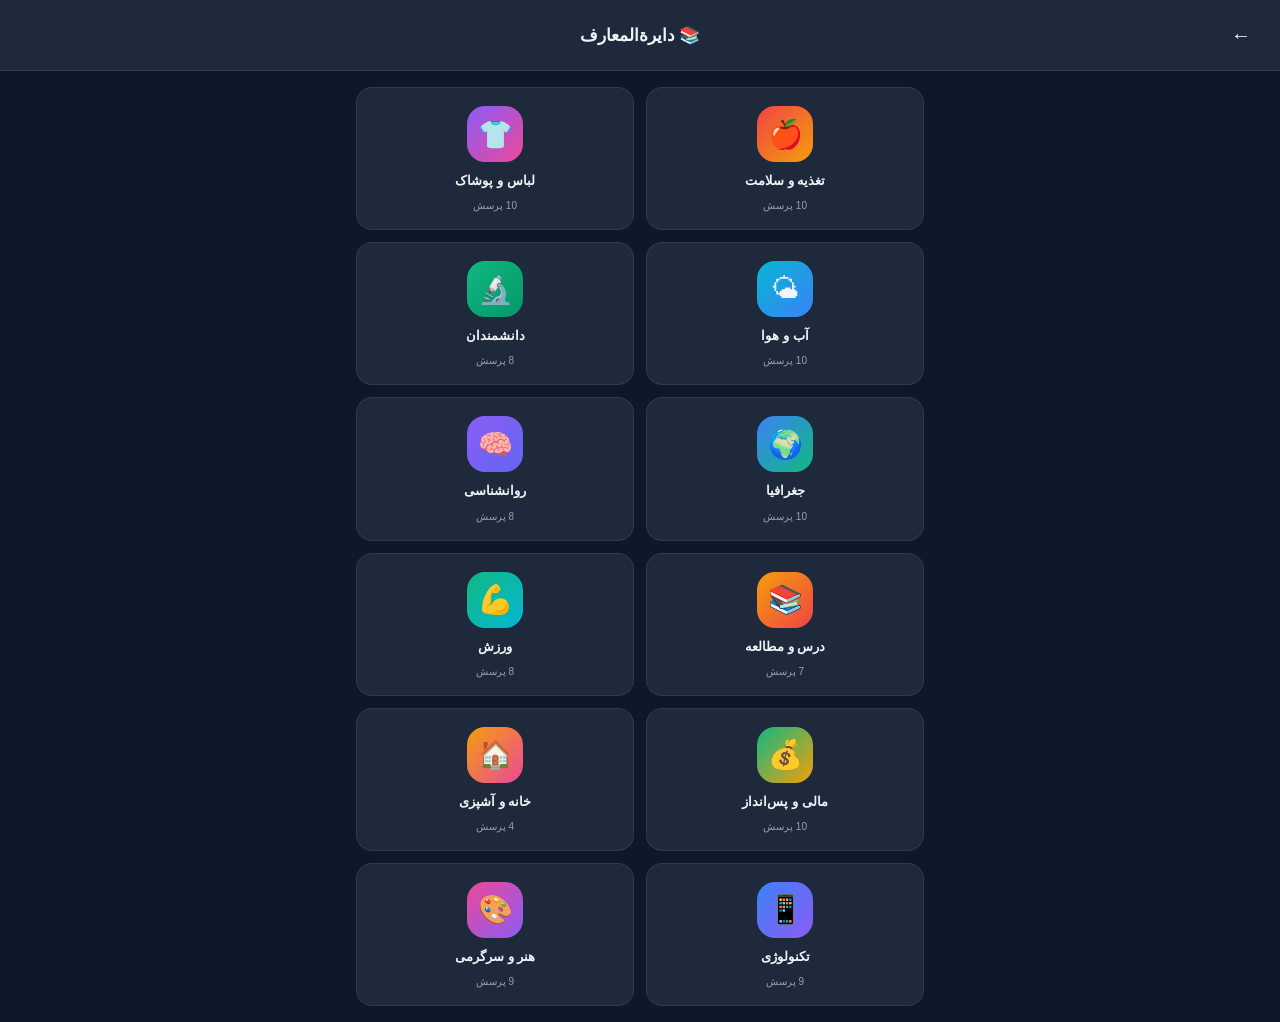
==== commit 7a891c28: "Update ask.html" ====
--- a/ask.html
+++ b/ask.html
@@ -55,7 +55,6 @@
 </div>
 
 <script>
-// ====== دسته‌بندی‌ها ======
 var CATS=[
 {id:'food',nm:'تغذیه و سلامت',ic:'🍎',g:'linear-gradient(135deg,#ef4444,#f59e0b)'},
 {id:'cloth',nm:'لباس و پوشاک',ic:'👕',g:'linear-gradient(135deg,#8b5cf6,#ec4899)'},
@@ -68,150 +67,137 @@
 {id:'money',nm:'مالی و پس‌انداز',ic:'💰',g:'linear-gradient(135deg,#10b981,#f59e0b)'},
 {id:'home',nm:'خانه و آشپزی',ic:'🏠',g:'linear-gradient(135deg,#f59e0b,#ec4899)'},
 {id:'tech',nm:'تکنولوژی',ic:'📱',g:'linear-gradient(135deg,#3b82f6,#8b5cf6)'},
-{id:'art',nm:'هنر و سرگرمی',ic:'🎨',g:'linear-gradient(135deg,#ec4899,#8b5cf6)'}  
+{id:'art',nm:'هنر و سرگرمی',ic:'🎨',g:'linear-gradient(135deg,#ec4899,#8b5cf6)'}
 ];
 
-// ====== پرسش و پاسخ‌ها ======
-// برای اضافه کردن سوال جدید، این الگو رو کپی کن:
-// {c:'شناسه دسته',ic:'ایموجی',q:'سوال؟',a:'جواب...'},
 var QA=[
-
 // ===== تغذیه =====
 {c:'food',ic:'🍊',q:'خواص پرتقال چیست؟',a:'• سرشار از ویتامین C\n• فیبر بالا\n• پتاسیم — تنظیم فشار خون\n• فولات — مفید بارداری\n• آنتی‌اکسیدان — ضد پیری\n• کمک به جذب آهن\n\n💡 روزانه یک عدد کافیه.'},
-{c:'food',ic:'🍎',q:'خواص سیب چیست؟',a:'• فیبر پکتین — کاهش کلسترول\n• آنتی‌اکسیدان\n• کمک به کاهش وزن\n• سلامت روده\n• کاهش خطر دیابت نوع ۲\n• سلامت دندان\n\n💡 با پوست بخور، خواصش بیشتره.'},
-{c:'food',ic:'🍌',q:'خواص موز چیست؟',a:'• پتاسیم — تقویت عضلات\n• انرژی سریع — قبل ورزش\n• تریپتوفان — بهبود خلق\n• ویتامین B6 — سلامت مغز\n• کمک به هضم\n• تنظیم فشار خون\n\n⚠️ دیابتی‌ها با احتیاط.'},
-{c:'food',ic:'🌰',q:'خواص خرما چیست؟',a:'• انرژی بالا\n• فیبر — کمک گوارش\n• آهن — مفید کم‌خونی\n• پتاسیم — سلامت قلب\n• قند طبیعی\n• آنتی‌اکسیدان\n\n💡 روزانه ۳ تا ۵ عدد.'},
-{c:'food',ic:'🍇',q:'خواص انار چیست؟',a:'• آنتی‌اکسیدان قوی\n• سلامت قلب\n• کاهش التهاب\n• تقویت حافظه\n• سلامت پوست\n• کاهش فشار خون\n\n💡 صبح ناشتا بهترین زمانه.'},
-{c:'food',ic:'🥬',q:'خواص اسفناج چیست؟',a:'• آهن بالا — رفع کم‌خونی\n• ویتامین K — سلامت استخوان\n• فولات — سلامت مغز\n• آنتی‌اکسیدان\n• ویتامین A — سلامت چشم\n\n⚠️ سنگ کلیه دارها با احتیاط.'},
-{c:'food',ic:'🥕',q:'خواص هویج چیست؟',a:'• بتاکاروتن — سلامت چشم\n• آنتی‌اکسیدان\n• فیبر — کاهش کلسترول\n• سلامت پوست\n• تقویت ایمنی\n\n💡 با چربی سالم بخور.'},
-{c:'food',ic:'🧄',q:'خواص سیر چیست؟',a:'• ضد باکتری و ویروس\n• کاهش فشار خون\n• کاهش کلسترول\n• تقویت ایمنی\n• ضد التهاب\n• سلامت قلب\n\n💡 ناشتا: یک حبه.'},
-{c:'food',ic:'💧',q:'چرا باید آب کافی بخوریم؟',a:'• سلامت پوست\n• کمک گوارش\n• دفع سموم\n• تنظیم دمای بدن\n• تقویت تمرکز\n• کاهش سردرد\n\n💡 روزانه ۶–۸ لیوان.'},
-{c:'food',ic:'🍯',q:'خواص عسل طبیعی چیست؟',a:'• ضد باکتری\n• تسکین گلودرد\n• رفع سرفه\n• تقویت ایمنی\n• بهبود زخم\n• انرژی‌بخش\n\n⚠️ زیر ۱ سال نباید بخورن.'},
+{c:'food',ic:'🍎',q:'خواص سیب چیست؟',a:'• فیبر پکتین — کاهش کلسترول\n• آنتی‌اکسیدان\n• کمک به کاهش وزن\n• سلامت روده\n• کاهش خطر دیابت نوع ۲\n\n💡 با پوست بخور.'},
+{c:'food',ic:'🍌',q:'خواص موز چیست؟',a:'• پتاسیم — تقویت عضلات\n• انرژی سریع — قبل ورزش\n• تریپتوفان — بهبود خلق\n• ویتامین B6\n• کمک به هضم\n\n⚠️ دیابتی‌ها با احتیاط.'},
+{c:'food',ic:'🌰',q:'خواص خرما چیست؟',a:'• انرژی بالا\n• فیبر — کمک گوارش\n• آهن — مفید کم‌خونی\n• پتاسیم — سلامت قلب\n\n💡 روزانه ۳ تا ۵ عدد.'},
+{c:'food',ic:'🍇',q:'خواص انار چیست؟',a:'• آنتی‌اکسیدان قوی\n• سلامت قلب\n• کاهش التهاب\n• تقویت حافظه\n• سلامت پوست\n\n💡 صبح ناشتا بهترین زمان.'},
+{c:'food',ic:'🥬',q:'خواص اسفناج چیست؟',a:'• آهن بالا — رفع کم‌خونی\n• ویتامین K — سلامت استخوان\n• فولات — سلامت مغز\n• ویتامین A — سلامت چشم\n\n⚠️ سنگ کلیه دارها با احتیاط.'},
+{c:'food',ic:'🥕',q:'خواص هویج چیست؟',a:'• بتاکاروتن — سلامت چشم\n• آنتی‌اکسیدان\n• فیبر — کاهش کلسترول\n• سلامت پوست\n\n💡 با چربی سالم بخور.'},
+{c:'food',ic:'🧄',q:'خواص سیر چیست؟',a:'• ضد باکتری و ویروس\n• کاهش فشار خون\n• کاهش کلسترول\n• تقویت ایمنی\n• ضد التهاب\n\n💡 ناشتا: یک حبه.'},
+{c:'food',ic:'💧',q:'چرا باید آب کافی بخوریم؟',a:'• سلامت پوست\n• کمک گوارش\n• دفع سموم\n• تنظیم دمای بدن\n• تقویت تمرکز\n\n💡 روزانه ۶–۸ لیوان.'},
+{c:'food',ic:'🍯',q:'خواص عسل طبیعی چیست؟',a:'• ضد باکتری\n• تسکین گلودرد\n• رفع سرفه\n• تقویت ایمنی\n• انرژی‌بخش\n\n⚠️ زیر ۱ سال نباید بخورن.'},
 
 // ===== لباس =====
-{c:'cloth',ic:'🧵',q:'انواع پارچه کدامند؟',a:'🌿 <b>نخ</b> — خنک، تابستان\n🐑 <b>پشم</b> — گرم، زمستان\n🐛 <b>ابریشم</b> — براق، لوکس\n🌾 <b>کتان</b> — خنک، محکم\n\nمصنوعی:\n• پلی‌استر — ارزان\n• نایلون — ضد آب\n• اسپندکس — کشی\n\n💡 تابستان نخ، زمستان پشم.'},
-{c:'cloth',ic:'🧥',q:'لباس مناسب هر فصل؟',a:'بهار: مانتو سبک، کاپشن نازک\nتابستان: نخ، رنگ روشن، کلاه\nپاییز: کاپشن، پلیور\nزمستان: پالتو، شال، کلاه، دستکش\n\n💡 لایه‌لایه بهتره — کم و زیاد کن.'},
-{c:'cloth',ic:'👔',q:'انواع کراوات و گره؟',a:'انواع:\n• ساده — رسمی\n• راه‌راه — نیمه‌رسمی\n• پلاک‌دار — اسپرت\n\nگره‌ها:\n• Four-in-Hand — ساده\n• وینزر — رسمی\n• نیمه‌وینزر — پرکاربرد\n• پرات — قرینه\n\n💡 طول کراوات تا کمربند.'},
-{c:'cloth',ic:'👞',q:'انواع کفش مردانه؟',a:'👟 اسپرت — روزمره\n👞 آکسفورد — رسمی‌ترین\n👞 دربی — نیمه‌رسمی\n👞 لوفر — بدون بند\n🥾 بوت — چرمی/کارگری\n\n💡 جوراب هم‌رنگ شلوار، نه کفش.'},
-{c:'cloth',ic:'🧼',q:'چطور لباس‌ها رو بشوریم؟',a:'سرد (۳۰°): رنگی، ابریشم، پشم\nولرم (۴۰°): معمولی\nگرم (۶۰°+): حوله، ملافه\n\nنکات:\n• رنگی جدا از سفید\n• لباس نو اول جدا\n• جیب‌ها خالی\n• زیپ‌ها بسته\n\n💡 برچسب لباس رو بخون.'},
-{c:'cloth',ic:'👗',q:'انواع مانتو و استایل زنانه؟',a:'انواع:\n• کوتاه/بلند\n• تابستانه/زمستانه\n• مجلسی/اسپرت\n\nرنگ‌ها:\n• مشکی — همه‌کاره\n• سرمه‌ای — شیک\n• خاکی — روزمره\n\n💡 سادگی شیک‌تر از شلوغیه.'},
-{c:'cloth',ic:'🧦',q:'راهنمای سایز لباس؟',a:'👕 S — ۳۶-۳۸\n👕 M — ۳۸-۴۰\n👕 L — ۴۰-۴۲\n👕 XL — ۴۲-۴۴\n\n👖 شلوار:\n۲۸-۳۰ کوچیک\n۳۲-۳۴ متوسط\n۳۶-۳۸ بزرگ\n\n💡 همیشه اندازه بگیر.'},
+{c:'cloth',ic:'🧵',q:'انواع پارچه کدامند؟',a:'🌿 نخ — خنک، تابستان\n🐑 پشم — گرم، زمستان\n🐛 ابریشم — براق، لوکس\n🌾 کتان — خنک، محکم\n\nمصنوعی:\n• پلی‌استر\n• نایلون\n• اسپندکس\n\n💡 تابستان نخ، زمستان پشم.'},
+{c:'cloth',ic:'🧥',q:'لباس مناسب هر فصل؟',a:'بهار: مانتو سبک، کاپشن نازک\nتابستان: نخ، رنگ روشن، کلاه\nپاییز: کاپشن، پلیور\nزمستان: پالتو، شال، کلاه\n\n💡 لایه‌لایه بهتره.'},
+{c:'cloth',ic:'👔',q:'انواع کراوات و گره؟',a:'انواع:\n• ساده — رسمی\n• راه‌راه — نیمه‌رسمی\n• پلاک‌دار — اسپرت\n\nگره‌ها:\n• Four-in-Hand\n• وینزر\n• نیمه‌وینزر\n\n💡 طول کراوات تا کمربند.'},
+{c:'cloth',ic:'👞',q:'انواع کفش مردانه؟',a:'👟 اسپرت — روزمره\n👞 آکسفورد — رسمی\n👞 دربی — نیمه‌رسمی\n👞 لوفر — بدون بند\n🥾 بوت — چرمی/کارگری\n\n💡 جوراب هم‌رنگ شلوار.'},
+{c:'cloth',ic:'🧼',q:'چطور لباس‌ها رو بشوریم؟',a:'سرد (۳۰°): رنگی، ابریشم، پشم\nولرم (۴۰°): معمولی\nگرم (۶۰°+): حوله، ملافه\n\n• رنگی جدا از سفید\n• لباس نو اول جدا\n• برچسب لباس بخون\n\n💡 دقت کن!'},
+{c:'cloth',ic:'👗',q:'انواع مانتو و استایل زنانه؟',a:'انواع:\n• کوتاه/بلند\n• تابستانه/زمستانه\n• مجلسی/اسپرت\n\nرنگ‌ها:\n• مشکی — همه‌کاره\n• سرمه‌ای — شیک\n• خاکی — روزمره\n\n💡 سادگی شیک‌تر.'},
+{c:'cloth',ic:'🧦',q:'راهنمای سایز لباس؟',a:'S — ۳۶-۳۸\nM — ۳۸-۴۰\nL — ۴۰-۴۲\nXL — ۴۲-۴۴\n\nشلوار:\n۲۸-۳۰ کوچیک\n۳۲-۳۴ متوسط\n۳۶-۳۸ بزرگ\n\n💡 اندازه بگیر.'},
 {c:'cloth',ic:'🎩',q:'انواع کلاه و کاربرد؟',a:'🎩 لبه‌دار — آفتاب\n🧢 کپ — اسپرت\n👒 حصیری — ساحلی\n🎿 بافتنی — زمستان\n👷 ایمنی — کارگاهی\n\n💡 برای آفتاب، روشن و لبه‌پهن.'},
-{c:'cloth',ic:'🧤',q:'چطور از لباس‌هام نگهداری کنم؟',a:'• چوب‌لباسی مناسب\n• کفش در جاکفشی\n• قالب کفش چرمی\n• لباس زمستانی در وکیوم\n• نعناع خشک برای موش\n\n💡 کمد رو هر فصل مرتب کن.'},
-{c:'cloth',ic:'🛍',q:'چطور لباس هوشمندانه بخریم؟',a:'• لیست بنویس\n• کیفیت مهم‌تر از قیمت\n• هماهنگی با لباس‌های موجود\n• فصل رو در نظر بگیر\n• سایز دقیق بپوش\n\n💡 مشکی و سرمه‌ای همیشه کاربرد دارن.'},
+{c:'cloth',ic:'🧤',q:'چطور از لباس‌هام نگهداری کنم؟',a:'• چوب‌لباسی مناسب\n• کفش در جاکفشی\n• قالب کفش چرمی\n• لباس زمستانی در وکیوم\n• نعناع خشک برای موش\n\n💡 کمد هر فصل مرتب.'},
+{c:'cloth',ic:'🛍',q:'چطور لباس هوشمندانه بخریم؟',a:'• لیست بنویس\n• کیفیت مهم‌تر از قیمت\n• هماهنگی با لباس‌های موجود\n• فصل در نظر بگیر\n• سایز دقیق\n\n💡 مشکی و سرمه‌ای همیشه کاربرد.'},
 
 // ===== آب و هوا =====
-{c:'weather',ic:'🌤',q:'انواع آب و هوا کدامند؟',a:'🌴 گرمسیری — باران زیاد\n🏜 بیابانی — خشک\n❄️ قطبی — برف همیشگی\n🌤 معتدل — چهار فصل\n🌊 مدیترانه‌ای — تابستان خشک\n\n💡 هر اقلیم، سبک زندگی خودش رو داره.'},
-{c:'weather',ic:'☁️',q:'انواع ابر کدامند؟',a:'☁️ کومولوس — پنبه‌ای، هوای خوب\n🌫 استراتوس — لایه‌ای، پوشیده\n☁️ سیروس — نازک، بلند\n⛈ کومولونیمبوس — طوفانی\n🌧 نیمبواستراتوس — باران ملایم\n\n💡 کومولونیمبوس نشانهٔ طوفانه.'},
-{c:'weather',ic:'🌧',q:'انواع بارش کدامند؟',a:'🌧 باران — قطرات آب\n❄️ برف — بلور یخ\n🌨 تگرگ — گلوله یخ\n🌫 باران‌ریز — قطرات ریز\n💧 شبنم — صبح زود\n🌫 مه — بخار معلق\n\n💡 بارش با میلی‌متر اندازه‌گیری می‌شه.'},
-{c:'weather',ic:'💨',q:'انواع باد کدامند؟',a:'جهانی:\n• موسمی — فصلی\n• تجارتی — شرق به غرب\n• غربی — عرض میانه\n\nمحلی:\n• شمال — سرد\n• جنوب — گرم\n• صبا — بهاری\n• سموم — سوزان\n\n💡 باد شدید منشأ طوفانه.'},
-{c:'weather',ic:'🌡',q:'چطور دما اندازه‌گیری می‌شه؟',a:'واحدها:\n• سلسیوس (°C) — ایران\n• فارنهایت (°F) — آمریکا\n• کلوین (K) — علمی\n\nتبدیل:\n°C × ۱.۸ + ۳۲ = °F\n\nنکات:\n• ۰°C = یخ\n• ۱۰۰°C = جوش\n• ۳۷°C = بدن'},
-{c:'weather',ic:'🌈',q:'رنگین‌کمان چطور ساخته می‌شه؟',a:'نور خورشید + قطرات باران = تجزیهٔ نور\n\nرنگ‌ها (بیرون به داخل):\n🔴 قرمز → 🟠 نارنجی → 🟡 زرد → 🟢 سبز → 🔵 آبی → 🟣 بنفش\n\nشرایط: باران + آفتاب همزمان'},
-{c:'weather',ic:'⛈',q:'چرا رعد و برق می‌زنه؟',a:'ترکیب ابرهای بارانی + باد = بار الکتریکی\n\n• صاعقه: ۳۰,۰۰۰°C\n• سرعت: ۱۰۰,۰۰۰ km/s\n\nایمنی:\n• داخل ساختمان برو\n• زیر درخت نایست\n• از آب دوری کن'},
-{c:'weather',ic:'❄️',q:'چرا برف سفیده؟',a:'بلورهای یخ، نور همهٔ رنگ‌ها رو بازتاب می‌دن → چشم سفید می‌بینه\n\nحقایق:\n• هیچ دو بلور شبیه هم نیستن\n• هر بلور ۶ ضلعی\n• بزرگ‌ترین دانه: ۳۸ سانتی‌متر'},
-{c:'weather',ic:'🌪',q:'طوفان‌ها چطور شکل می‌گیرن؟',a:'🌪 تورنادو — قیف چرخان، ۵۰۰ km/h\n🌀 هاریکن — مناطق گرمسیری، ۲۵۰ km/h\n🌊 سونامی — موج عظیم از زلزله\n\nمقیاس:\n• تورنادو: EF0 تا EF5\n• هاریکن: ۱ تا ۵'},
-{c:'weather',ic:'🔆',q:'چرا آسمان آبیه؟',a:'نور خورشید با مولکول‌های هوا برخورد می‌کنه و پراکنده می‌شه.\n\nرنگ آبی بیشتر پراکنده می‌شه (پراکندگی ریلی).\n\nغروب: نور مسیر طولانی‌تری طی می‌کنه → قرمز/نارنجی'},
+{c:'weather',ic:'🌤',q:'انواع آب و هوا کدامند؟',a:'🌴 گرمسیری — باران زیاد\n🏜 بیابانی — خشک\n❄️ قطبی — برف\n🌤 معتدل — چهار فصل\n🌊 مدیترانه‌ای — تابستان خشک\n\n💡 هر اقلیم، سبک زندگی خودش.'},
+{c:'weather',ic:'☁️',q:'انواع ابر کدامند؟',a:'☁️ کومولوس — پنبه‌ای\n🌫 استراتوس — لایه‌ای\n☁️ سیروس — نازک\n⛈ کومولونیمبوس — طوفانی\n🌧 نیمبواستراتوس — بارانی\n\n💡 کومولونیمبوس نشانه طوفان.'},
+{c:'weather',ic:'🌧',q:'انواع بارش کدامند؟',a:'🌧 باران\n❄️ برف\n🌨 تگرگ\n🌫 باران‌ریز\n💧 شبنم\n🌫 مه\n\n💡 بارش با میلی‌متر.'},
+{c:'weather',ic:'💨',q:'انواع باد کدامند؟',a:'جهانی:\n• موسمی\n• تجارتی\n• غربی\n\nمحلی:\n• شمال — سرد\n• جنوب — گرم\n• صبا — بهاری\n• سموم — سوزان\n\n💡 باد شدید = طوفان.'},
+{c:'weather',ic:'🌡',q:'چطور دما اندازه‌گیری می‌شه؟',a:'واحدها:\n• سلسیوس (°C) — ایران\n• فارنهایت (°F) — آمریکا\n• کلوین (K) — علمی\n\n• ۰°C = یخ\n• ۱۰۰°C = جوش\n• ۳۷°C = بدن'},
+{c:'weather',ic:'🌈',q:'رنگین‌کمان چطور ساخته می‌شه؟',a:'نور خورشید + قطرات باران\n\nرنگ‌ها (بیرون به داخل):\n🔴 → 🟠 → 🟡 → 🟢 → 🔵 → 🟣\n\nشرایط: باران + آفتاب همزمان'},
+{c:'weather',ic:'⛈',q:'چرا رعد و برق می‌زنه؟',a:'ترکیب ابرهای بارانی + باد\n\n• صاعقه: ۳۰,۰۰۰°C\n• سرعت: ۱۰۰,۰۰۰ km/s\n\nایمنی:\n• داخل ساختمان\n• زیر درخت نایست'},
+{c:'weather',ic:'❄️',q:'چرا برف سفیده؟',a:'بلورهای یخ، نور همه رنگ‌ها رو بازتاب می‌دن\n\n• هیچ دو بلور شبیه هم نیستن\n• هر بلور ۶ ضلعی\n• بزرگ‌ترین دانه: ۳۸ سانتی‌متر'},
+{c:'weather',ic:'🌪',q:'طوفان‌ها چطور شکل می‌گیرن؟',a:'🌪 تورنادو — قیف چرخان\n🌀 هاریکن — مناطق گرمسیری\n🌊 سونامی — موج عظیم\n\nمقیاس:\n• تورنادو: EF0 تا EF5\n• هاریکن: ۱ تا ۵'},
+{c:'weather',ic:'🔆',q:'چرا آسمان آبیه؟',a:'نور خورشید با مولکول‌های هوا برخورد می‌کنه و پراکنده می‌شه.\n\nرنگ آبی بیشتر پراکنده می‌شه.\n\nغروب: نور مسیر طولانی‌تر → قرمز/نارنجی'},
 
 // ===== دانشمندان =====
 {c:'sci',ic:'🧪',q:'ابن‌سینا چه کارهایی کرد؟',a:'(۹۸۰-۱۰۳۷ م)\n\n👨‍⚕️ پزشک — کتاب «قانون»\n🧠 فیلسوف — کتاب «شفا»\n📚 حدود ۴۵۰ کتاب\n\n• در ۱۸ سالگی پزشک ماهر\n• «پدر پزشکی مدرن»'},
-{c:'sci',ic:'🔭',q:'خوارزمی چه کشفیاتی داشت؟',a:'(۷۸۰-۸۵۰ م)\n\n• بنیان‌گذار جبر\n• ابداع الگوریتم (از نامش)\n• معرفی اعداد هندی-عربی\n\n💡 کلمه «Algorithm» از نامش گرفته شده.'},
-{c:'sci',ic:'💡',q:'ادیسون چه اختراعاتی داشت؟',a:'(۱۸۴۷-۱۹۳۱)\n\n💡 لامپ برق\n🎙 گرامافون\n🎬 دوربین فیلم\n🔋 باتری\n\n• ۱,۰۹۳ اختراع ثبت‌شده\n• «نبوغ ۱٪ الهام و ۹۹٪ تلاش»'},
-{c:'sci',ic:'🌌',q:'انیشتین چه کشفیاتی داشت؟',a:'(۱۸۷۹-۱۹۵۵)\n\n⚡ نسبیت خاص — E=mc²\n🌌 نسبیت عام — جاذبه\n🏆 نوبل ۱۹۲۱\n\n💡 بدون انیشتین، GPS کار نمی‌کرد!'},
-{c:'sci',ic:'🍎',q:'نیوتن چه کشفیاتی داشت؟',a:'(۱۶۴۳-۱۷۲۷)\n\n🍎 قانون جاذبه\n📐 قوانین حرکت (۳ قانون)\n🔬 اپتیک — تجزیهٔ نور\n\n💡 «اگر دورتر رو دیدم، چون روی شانهٔ غول‌ها ایستادم.»'},
-{c:'sci',ic:'⚡',q:'تسلا چه کشفیاتی داشت؟',a:'(۱۸۵۶-۱۹۴۳)\n\n⚡ جریان متناوب (AC)\n📡 رادیو\n🌀 موتور القایی\n🔋 سیم‌پیچ تسلا\n\n• ۳۰۰+ اختراع\n• رقیب ادیسون'},
-{c:'sci',ic:'📚',q:'بزرگ‌ترین دانشمندان ایرانی؟',a:'🧮 خوارزمی — جبر\n🩺 ابن‌سینا — پزشکی\n🔬 رازی — شیمی\n🌍 بیرونی — نجوم\n📖 خیام — ریاضی\n🧪 جابر بن حیان — شیمی\n🎓 فارابی — فلسفه\n🌟 خواجه نصیر — نجوم'},
-{c:'sci',ic:'🧬',q:'ماری کوری چه کشفیاتی داشت؟',a:'(۱۸۶۷-۱۹۳۴)\n\n• کشف رادیوم و پولونیوم\n• دو بار برندهٔ نوبل (فیزیک و شیمی)\n• اولین زن استاد سوربن\n• پیشگام پرتودرمانی'},
+{c:'sci',ic:'🔭',q:'خوارزمی چه کشفیاتی داشت؟',a:'(۷۸۰-۸۵۰ م)\n\n• بنیان‌گذار جبر\n• ابداع الگوریتم\n• معرفی اعداد هندی-عربی\n\n💡 Algorithm از نامش.'},
+{c:'sci',ic:'💡',q:'ادیسون چه اختراعاتی داشت؟',a:'(۱۸۴۷-۱۹۳۱)\n\n💡 لامپ برق\n🎙 گرامافون\n🎬 دوربین فیلم\n🔋 باتری\n\n• ۱,۰۹۳ اختراع\n• «نبوغ ۱٪ الهام و ۹۹٪ تلاش»'},
+{c:'sci',ic:'🌌',q:'انیشتین چه کشفیاتی داشت؟',a:'(۱۸۷۹-۱۹۵۵)\n\n⚡ نسبیت خاص — E=mc²\n🌌 نسبیت عام\n🏆 نوبل ۱۹۲۱\n\n💡 بدون انیشتین، GPS کار نمی‌کرد!'},
+{c:'sci',ic:'🍎',q:'نیوتن چه کشفیاتی داشت؟',a:'(۱۶۴۳-۱۷۲۷)\n\n🍎 قانون جاذبه\n📐 قوانین حرکت\n🔬 اپتیک — تجزیه نور\n\n💡 «اگر دورتر رو دیدم، روی شانه غول‌ها ایستادم.»'},
+{c:'sci',ic:'⚡',q:'تسلا چه کشفیاتی داشت؟',a:'(۱۸۵۶-۱۹۴۳)\n\n⚡ جریان متناوب (AC)\n📡 رادیو\n🌀 موتور القایی\n\n• ۳۰۰+ اختراع\n• رقیب ادیسون'},
+{c:'sci',ic:'📚',q:'بزرگ‌ترین دانشمندان ایرانی؟',a:'🧮 خوارزمی — جبر\n🩺 ابن‌سینا — پزشکی\n🔬 رازی — شیمی\n🌍 بیرونی — نجوم\n📖 خیام — ریاضی\n🧪 جابر بن حیان — شیمی'},
+{c:'sci',ic:'🧬',q:'ماری کوری چه کشفیاتی داشت؟',a:'(۱۸۶۷-۱۹۳۴)\n\n• کشف رادیوم و پولونیوم\n• دو بار نوبل\n• اولین زن استاد سوربن'},
 
 // ===== جغرافیا =====
-{c:'geo',ic:'🌍',q:'چند قاره داریم؟',a:'۱. آسیا — بزرگ‌ترین\n۲. آفریقا — گرم‌ترین\n۳. آمریکای شمالی\n۴. آمریکای جنوبی\n۵. اروپا\n۶. اقیانوسیه\n۷. جنوبگان\n\n💡 آسیا ۶۰٪ جمعیت جهان رو داره.'},
-{c:'geo',ic:'🌊',q:'اقیانوس‌های جهان کدامند؟',a:'۱. آرام — بزرگ‌ترین\n۲. اطلس — دومین\n۳. هند\n۴. منجمد شمالی\n۵. منجمد جنوبی\n\nعمیق‌ترین: گودال ماریانا — ۱۱,۰۳۴ متر\n\n💡 ۷۱٪ سطح زمین آب.'},
-{c:'geo',ic:'🏔',q:'بلندترین کوه‌های جهان؟',a:'۱. اورست — ۸,۸۴۸ م\n۲. K2 — ۸,۶۱۱ م\n۳. کانچنجونگا — ۸,۵۸۶ م\n\nایران:\n• دماوند — ۵,۶۱۰ م\n• علم‌کوه — ۴,۸۵۰ م\n• سبلان — ۴,۸۱۱ م\n\n💡 دماوند بلندترین خاورمیانه.'},
-{c:'geo',ic:'🏜',q:'بزرگ‌ترین بیابان‌های جهان؟',a:'۱. صحرای آفریقا\n۲. عربستان\n۳. گبی (چین)\n۴. کالاهاری\n۵. پاتاگونیا\n\nایران:\n• دشت لوت — گرم‌ترین نقطه زمین\n• دشت کویر\n\n💡 لوت: ۷۰.۷ درجه!'},
-{c:'geo',ic:'🌋',q:'آتشفشان‌های معروف جهان؟',a:'• وزوو (ایتالیا)\n• اتنا (سیسیل)\n• کلیمانجارو (تانزانیا)\n• فوجی (ژاپن)\n• پوپوکاتپتل (مکزیک)\n\nایران: دماوند، سبلان، تفتان'},
-{c:'geo',ic:'🏞',q:'بلندترین رودهای جهان؟',a:'۱. نیل — ۶,۶۵۰ km\n۲. آمازون — ۶,۴۰۰ km\n۳. یانگ‌تسه — ۶,۳۰۰ km\n۴. می‌سی‌سی‌پی — ۶,۲۷۵ km\n\nایران: کارون، سفیدرود، ارس\n\n💡 آمازون بیشترین آب.'},
-{c:'geo',ic:'🇮🇷',q:'استان‌های ایران چند تاست؟',a:'۳۱ استان\n\nبزرگ‌ترین: سیستان و بلوچستان\nکوچک‌ترین: البرز\n\nمساحت: ۱.۶۴۸ میلیون km²\n\nشامل: تهران، البرز، قم، اصفهان، فارس، خوزستان و...'},
-{c:'geo',ic:'🏝',q:'معروف‌ترین جزیره‌های ایران؟',a:'خلیج فارس:\n• کیش — گردشگری\n• قشم — بزرگ‌ترین\n• هرمز — خاک سرخ\n• لاوان، هنگام\n\nدریای عمان:\n• چابهار'},
-{c:'geo',ic:'🌐',q:'پرجمعیت‌ترین کشورهای جهان؟',a:'۱. هند — ۱.۴۳ میلیارد\n۲. چین — ۱.۴۱ میلیارد\n۳. آمریکا — ۳۳۵ میلیون\n۴. اندونزی — ۲۸۰ میلیون\n۵. پاکستان — ۲۴۰ میلیون\n...\nایران: ۸۶ میلیون'},
+{c:'geo',ic:'🌍',q:'چند قاره داریم؟',a:'۱. آسیا — بزرگ‌ترین\n۲. آفریقا\n۳. آمریکای شمالی\n۴. آمریکای جنوبی\n۵. اروپا\n۶. اقیانوسیه\n۷. جنوبگان\n\n💡 آسیا ۶۰٪ جمعیت جهان.'},
+{c:'geo',ic:'🌊',q:'اقیانوس‌های جهان کدامند؟',a:'۱. آرام — بزرگ‌ترین\n۲. اطلس\n۳. هند\n۴. منجمد شمالی\n۵. منجمد جنوبی\n\nعمیق‌ترین: گودال ماریانا — ۱۱,۰۳۴ متر\n\n💡 ۷۱٪ سطح زمین آب.'},
+{c:'geo',ic:'🏔',q:'بلندترین کوه‌های جهان؟',a:'۱. اورست — ۸,۸۴۸ م\n۲. K2 — ۸,۶۱۱ م\n۳. کانچنجونگا — ۸,۵۸۶ م\n\nایران:\n• دماوند — ۵,۶۱۰ م\n• علم‌کوه — ۴,۸۵۰ م\n• سبلان — ۴,۸۱۱ م'},
+{c:'geo',ic:'🏜',q:'بزرگ‌ترین بیابان‌های جهان؟',a:'۱. صحرای آفریقا\n۲. عربستان\n۳. گبی\n۴. کالاهاری\n۵. پاتاگونیا\n\nایران:\n• دشت لوت — گرم‌ترین نقطه زمین\n• دشت کویر\n\n💡 لوت: ۷۰.۷ درجه!'},
+{c:'geo',ic:'🌋',q:'آتشفشان‌های معروف جهان؟',a:'• وزوو (ایتالیا)\n• اتنا (سیسیل)\n• کلیمانجارو (تانزانیا)\n• فوجی (ژاپن)\n\nایران: دماوند، سبلان، تفتان'},
+{c:'geo',ic:'🏞',q:'بلندترین رودهای جهان؟',a:'۱. نیل — ۶,۶۵۰ km\n۲. آمازون — ۶,۴۰۰ km\n۳. یانگ‌تسه — ۶,۳۰۰ km\n۴. می‌سی‌سی‌پی — ۶,۲۷۵ km\n\nایران: کارون، سفیدرود، ارس'},
+{c:'geo',ic:'🇮🇷',q:'استان‌های ایران چند تاست؟',a:'۳۱ استان\n\nبزرگ‌ترین: سیستان و بلوچستان\nکوچک‌ترین: البرز\n\nمساحت: ۱.۶۴۸ میلیون km²'},
+{c:'geo',ic:'🏝',q:'معروف‌ترین جزیره‌های ایران؟',a:'خلیج فارس:\n• کیش — گردشگری\n• قشم — بزرگ‌ترین\n• هرمز — خاک سرخ\n• لاوان، هنگام\n\nدریای عمان: چابهار'},
+{c:'geo',ic:'🌐',q:'پرجمعیت‌ترین کشورهای جهان؟',a:'۱. هند — ۱.۴۳ میلیارد\n۲. چین — ۱.۴۱ میلیارد\n۳. آمریکا — ۳۳۵ میلیون\n۴. اندونزی — ۲۸۰ میلیون\n۵. پاکستان — ۲۴۰ میلیون\n\nایران: ۸۶ میلیون'},
 {c:'geo',ic:'🌌',q:'عجایب هفتگانهٔ جدید جهان؟',a:'۱. دیوار بزرگ چین\n۲. پترا (اردن)\n۳. مسیح نجات‌دهنده (برزیل)\n۴. ماچوپیچو (پرو)\n۵. چیچن ایتزا (مکزیک)\n۶. کولوسئوم (روم)\n۷. تاج‌محل (هند)'},
 
 // ===== روانشناسی =====
 {c:'psy',ic:'😊',q:'چطور حال دلم رو بهتر کنم؟',a:'• یه کار خوب برای کسی\n• تماس با دوست قدیمی\n• موسیقی شاد\n• پیاده‌روی ۱۰ دقیقه\n• دوش آب گرم\n• سه نعمت رو بشمار\n\n⚠️ اگر ۲ هفته طول کشید، با متخصص حرف بزن.'},
-{c:'psy',ic:'😰',q:'چطور با اضطراب مقابله کنم؟',a:'تکنیک ۵-۴-۳-۲-۱:\n۵ چیز که می‌بینی\n۴ چیز که لمس می‌کنی\n۳ چیز که می‌شنوی\n۲ چیز که بو می‌کنی\n۱ چیز که می‌چشی\n\n+ تنفس عمیق، دوش گرم، پیاده‌روی'},
-{c:'psy',ic:'💭',q:'چطور مثبت فکر کنم؟',a:'۱. قدردانی روزانه — ۳ چیز بنویس\n۲. جایگزینی افکار منفی\n۳. ورزش\n۴. همراهی با مثبت‌ها\n۵. کمک به دیگران\n\n💡 مغز مثل عضله‌ست.'},
-{c:'psy',ic:'🎯',q:'چطور اعتماد به نفسم رو زیاد کنم؟',a:'۱. کارهای کوچیک تموم کن\n۲. از خودت مراقبت کن\n۳. مهارت یاد بگیر\n۴. با خودت مهربون باش\n۵. از اشتباه نترس\n۶. حرف بزن (حتی با خودت)\n۷. موفقیت‌هات رو یادداشت کن\n\n💡 اعتماد به نفس = «من می‌تونم، حتی اگه شکست بخورم».'},
-{c:'psy',ic:'😤',q:'چطور کمتر عصبانی شم؟',a:'قانون ۱۰ ثانیه: قبل حرف زدن ۱۰ ثانیه بشمار\n\nتکنیک‌ها:\n• نفس عمیق\n• از موقعیت دور شو\n• آب سرد به صورت\n• پیاده‌روی\n• یه لیوان آب\n\nبلندمدت: خواب، ورزش، دوری از محرک‌ها'},
-{c:'psy',ic:'😴',q:'چطور بهتر بخوابم؟',a:'• ساعت خواب ثابت\n• ۱ ساعت قبل موبایل کنار\n• اتاق تاریک و خنک\n• شام سبک ۳ ساعت قبل\n• بعد ۵ عصر چای نخور\n• تخت فقط برای خواب\n\nتکنیک ۴-۷-۸: ۴ ثانیه دم، ۷ نگه، ۸ بازدم'},
-{c:'psy',ic:'🧘',q:'چطور تمرین تنفس کنم؟',a:'۴-۷-۸ (آرامش):\n۴ ثانیه دم، ۷ نگه، ۸ بازدم\n۴ بار تکرار\n\n۴-۴-۴-۴ (تمرکز):\n۴ ثانیه دم، ۴ نگه، ۴ بازدم، ۴ صبر\n\n💡 فقط ۵ دقیقه در روز.'},
-{c:'psy',ic:'📱',q:'چطور کمتر با موبایل وقت بگذرونم؟',a:'۱. اپ‌های وقت‌گیر رو پاک کن\n۲. نوتیفیکیشن‌ها خاموش\n۳. موقع درس، اتاق دیگه\n۴. جایگزین پیدا کن\n۵. تایمر بذار (روزی ۳۰ دقیقه)\n\n💡 صبح اول وقت گوشی نگاه نکن.'},
+{c:'psy',ic:'😰',q:'چطور با اضطراب مقابله کنم؟',a:'تکنیک ۵-۴-۳-۲-۱:\n۵ چیز که می‌بینی\n۴ چیز که لمس می‌کنی\n۳ چیز که می‌شنوی\n۲ چیز که بو می‌کنی\n۱ چیز که می‌چشی\n\n+ تنفس عمیق، دوش گرم'},
+{c:'psy',ic:'💭',q:'چطور مثبت فکر کنم؟',a:'۱. قدردانی روزانه — ۳ چیز بنویس\n۲. جایگزینی افکار منفی\n۳. ورزش\n۴. همراهی با مثبت‌ها\n۵. کمک به دیگران\n\n💡 مغز مثل عضله.'},
+{c:'psy',ic:'🎯',q:'چطور اعتماد به نفسم رو زیاد کنم؟',a:'۱. کارهای کوچیک تموم کن\n۲. از خودت مراقبت کن\n۳. مهارت یاد بگیر\n۴. با خودت مهربون باش\n۵. از اشتباه نترس\n\n💡 «من می‌تونم، حتی اگه شکست بخورم».'},
+{c:'psy',ic:'😤',q:'چطور کمتر عصبانی شم؟',a:'قانون ۱۰ ثانیه\n\nتکنیک‌ها:\n• نفس عمیق\n• از موقعیت دور شو\n• آب سرد به صورت\n• پیاده‌روی\n• یه لیوان آب\n\nبلندمدت: خواب، ورزش'},
+{c:'psy',ic:'😴',q:'چطور بهتر بخوابم؟',a:'• ساعت خواب ثابت\n• ۱ ساعت قبل موبایل کنار\n• اتاق تاریک و خنک\n• شام سبک ۳ ساعت قبل\n• تخت فقط برای خواب\n\n۴-۷-۸: ۴ دم، ۷ نگه، ۸ بازدم'},
+{c:'psy',ic:'🧘',q:'چطور تمرین تنفس کنم؟',a:'۴-۷-۸ (آرامش):\n۴ ثانیه دم، ۷ نگه، ۸ بازدم\n۴ بار تکرار\n\n۴-۴-۴-۴ (تمرکز):\n۴ دم، ۴ نگه، ۴ بازدم، ۴ صبر\n\n💡 فقط ۵ دقیقه در روز.'},
+{c:'psy',ic:'📱',q:'چطور کمتر با موبایل وقت بگذرونم؟',a:'۱. اپ‌های وقت‌گیر پاک\n۲. نوتیفیکیشن خاموش\n۳. موقع درس، اتاق دیگه\n۴. جایگزین پیدا کن\n۵. تایمر بذار\n\n💡 صبح اول وقت گوشی نگاه نکن.'},
 
 // ===== درس =====
 {c:'study',ic:'📚',q:'چطور تمرکزمو حفظ کنم؟',a:'• میز مرتب، نور کافی\n• موبایل اتاق دیگه\n\nپومودورو:\n۲۵ دقیقه کار + ۵ دقیقه استراحت\n۴ دور = ۱۵ دقیقه استراحت\n\n+ هدف مشخص + آب کافی'},
-{c:'study',ic:'📝',q:'چطور بهتر درس بخونم؟',a:'۱. یادآوری فعال — کتاب ببند، سوال بپرس\n۲. تکرار فاصله‌دار — روز ۱، ۳، ۷، ۱۴، ۳۰\n۳. خلاصه‌نویسی\n۴. آموزش به دیگران\n۵. تست بزن\n\n💡 قبل خواب بخون.'},
-{c:'study',ic:'📖',q:'چطور برای امتحان آماده شم؟',a:'یک هفته قبل: همه فصل‌ها یه دور + خلاصه\nسه روز قبل: تست + نقاط ضعف\nیک روز قبل: فقط مرور، شب زود بخواب\n\nروز امتحان: صبحانه، اول آسون‌ها'},
+{c:'study',ic:'📝',q:'چطور بهتر درس بخونم؟',a:'۱. یادآوری فعال\n۲. تکرار فاصله‌دار — روز ۱، ۳، ۷، ۱۴، ۳۰\n۳. خلاصه‌نویسی\n۴. آموزش به دیگران\n۵. تست بزن\n\n💡 قبل خواب بخون.'},
+{c:'study',ic:'📖',q:'چطور برای امتحان آماده شم؟',a:'یک هفته قبل: همه فصل + خلاصه\nسه روز قبل: تست + نقاط ضعف\nیک روز قبل: فقط مرور، زود بخواب\n\nروز امتحان: صبحانه، اول آسون‌ها'},
 {c:'study',ic:'😰',q:'چطور استرس امتحان رو کم کنم؟',a:'قبل: ۷-۸ ساعت خواب، تنفس، پیاده‌روی\nموقع: نفس عمیق، آب، اول آسون‌ها\nبعد: خودت رو سرزنش نکن\n\n💡 استرس تا حدی خوبه.'},
-{c:'study',ic:'🧠',q:'چطور حافظه‌مو تقویت کنم؟',a:'• خواب ۷-۸ ساعت\n• ورزش هوازی\n• غذای سالم (ماهی، مغزها)\n• یادگیری فعال\n• پازل و سودوکو\n• کم کردن استرس\n\nغذاها: ماهی، گردو، زردچوبه'},
-{c:'study',ic:'📅',q:'چطور برنامه‌ریزی درست کنم؟',a:'۱. اهداف بنویس\n۲. به کارهای کوچیک تقسیم کن\n۳. اولویت‌بندی\n۴. زمان مشخص\n۵. استراحت\n۶. بازبینی هفتگی\n\nتکنیک ۱-۳-۵:\n۱ بزرگ + ۳ متوسط + ۵ کوچیک'},
-{c:'study',ic:'📓',q:'چطور خلاصه‌نویسی کنم؟',a:'• نقشهٔ ذهنی\n• کلمات کلیدی\n• فلش‌کارت\n• خلاصه در ۵ خط\n• رنگ‌بندی\n\n💡 خلاصه باید بعداً قابل فهم باشه.'},
+{c:'study',ic:'🧠',q:'چطور حافظه‌مو تقویت کنم؟',a:'• خواب ۷-۸ ساعت\n• ورزش هوازی\n• غذای سالم\n• یادگیری فعال\n• پازل و سودوکو\n\nغذاها: ماهی، گردو، زردچوبه'},
+{c:'study',ic:'📅',q:'چطور برنامه‌ریزی درست کنم؟',a:'۱. اهداف بنویس\n۲. به کارهای کوچیک تقسیم\n۳. اولویت‌بندی\n۴. زمان مشخص\n۵. بازبینی هفتگی\n\nتکنیک ۱-۳-۵:\n۱ بزرگ + ۳ متوسط + ۵ کوچیک'},
+{c:'study',ic:'📓',q:'چطور خلاصه‌نویسی کنم؟',a:'• نقشه ذهنی\n• کلمات کلیدی\n• فلش‌کارت\n• خلاصه در ۵ خط\n• رنگ‌بندی\n\n💡 خلاصه باید بعداً قابل فهم باشه.'},
 
 // ===== ورزش =====
-{c:'sport',ic:'🏃',q:'چطور ورزش رو شروع کنم؟',a:'هفتهٔ ۱: ۱۰ دقیقه پیاده‌روی\nهفتهٔ ۲: ۱۵ دقیقه + شنا/دوچرخه\nهفتهٔ ۳+: ۲۰-۳۰ دقیقه\n\nنکات: گرم کردن، سرد کردن، آب، استراحت\n\n💡 بهترین ورزش، همونیه که دوست داری.'},
-{c:'sport',ic:'💪',q:'فواید ورزش چیست؟',a:'جسمی:\n• سلامت قلب\n• کنترل وزن\n• عضلات قوی\n• استخوان سالم\n\nذهنی:\n• کاهش استرس\n• بهبود خلق\n• حافظه بهتر\n• خواب بهتر\n\n💡 حداقل ۳۰ دقیقه، ۵ روز هفته.'},
-{c:'sport',ic:'🏋️',q:'چطور عضله بسازم؟',a:'• تمرین مقاومتی ۳-۴ روز هفته\n• پروتئین ۱.۶ گرم/کیلو\n• خواب ۷-۸ ساعت\n• آب کافی\n• استراحت بین ست‌ها ۶۰-۹۰ ثانیه\n\nغذاها: تخم‌مرغ، مرغ، ماهی، حبوبات'},
-{c:'sport',ic:'🧘',q:'چطور انعطاف‌پذیری‌مو زیاد کنم؟',a:'• صبح ۵ دقیقه کشش\n• قبل ورزش گرم کردن\n• بعد ورزش سرد کردن\n• یوگا یا پیلاتس\n\nهر کشش ۳۰ ثانیه، تا درد نکش\n\n💡 با تمرین روزانه، ۱ ماهه بهتر می‌شه.'},
-{c:'sport',ic:'🚶',q:'چقدر پیاده‌روی کنیم؟',a:'• حداقل ۱۰,۰۰۰ قدم\n• یا ۳۰ دقیقه سریع\n\nچطور بیشتر؟\n• از پله استفاده کن\n• ماشین دورتر پارک کن\n• پیاده به خرید برو\n\n💡 ۱۰ دقیقه بعد غذا، قند رو کنترل می‌کنه.'},
-{c:'sport',ic:'💧',q:'موقع ورزش چقدر آب بخوریم؟',a:'قبل: ۲ ساعت قبل ۵۰۰ml، ۱۵ دقیقه قبل ۲۰۰ml\nحین: هر ۱۵-۲۰ دقیقه ۱۵۰-۲۵۰ml\nبعد: هر نیم کیلو کاهش وزن، ۵۰۰ml\n\n⚠️ نشانه‌های کم‌آبی: ادرار تیره، سردرد'},
-{c:'sport',ic:'⚽',q:'چه ورزشی برای من مناسبه؟',a:'کاهش وزن: دویدن، شنا، دوچرخه\nعضله‌سازی: بدنسازی، کراس‌فیت\nآرامش: یوگا، پیلاتس\nاجتماعی: فوتبال، بسکتبال\nانفرادی: پیاده‌روی، دوچرخه\n\n💡 هفتهٔ اول ۱۵ دقیقه.'},
-{c:'sport',ic:'🔥',q:'چطور کالری بیشتری بسوزونم؟',a:'• HIIT — ۲۰ دقیقه\n• تمرینات ترکیبی\n• بالا رفتن از پله\n• پیاده‌روی سریع\n• شنا\n\nکالری‌سوزی:\nدویدن: ۶۰۰/ساعت\nشنا: ۵۰۰/ساعت\nدوچرخه: ۴۰۰/ساعت'}
+{c:'sport',ic:'🏃',q:'چطور ورزش رو شروع کنم؟',a:'هفته ۱: ۱۰ دقیقه پیاده‌روی\nهفته ۲: ۱۵ دقیقه + شنا/دوچرخه\nهفته ۳+: ۲۰-۳۰ دقیقه\n\n• گرم کردن\n• سرد کردن\n• آب کافی\n\n💡 بهترین ورزش، همونیه که دوست داری.'},
+{c:'sport',ic:'💪',q:'فواید ورزش چیست؟',a:'جسمی:\n• سلامت قلب\n• کنترل وزن\n• عضلات قوی\n\nذهنی:\n• کاهش استرس\n• بهبود خلق\n• خواب بهتر\n\n💡 حداقل ۳۰ دقیقه، ۵ روز هفته.'},
+{c:'sport',ic:'🏋️',q:'چطور عضله بسازم؟',a:'• تمرین مقاومتی ۳-۴ روز\n• پروتئین ۱.۶ گرم/کیلو\n• خواب ۷-۸ ساعت\n• استراحت ۶۰-۹۰ ثانیه\n\nغذاها: تخم‌مرغ، مرغ، ماهی'},
+{c:'sport',ic:'🧘',q:'چطور انعطاف‌پذیری‌مو زیاد کنم؟',a:'• صبح ۵ دقیقه کشش\n• قبل ورزش گرم کردن\n• یوگا یا پیلاتس\n\nهر کشش ۳۰ ثانیه، تا درد نکش\n\n💡 با تمرین روزانه، ۱ ماهه بهتر.'},
+{c:'sport',ic:'🚶',q:'چقدر پیاده‌روی کنیم؟',a:'• حداقل ۱۰,۰۰۰ قدم\n• یا ۳۰ دقیقه سریع\n\nچطور بیشتر؟\n• از پله استفاده کن\n• ماشین دورتر پارک\n\n💡 ۱۰ دقیقه بعد غذا، قند رو کنترل.'},
+{c:'sport',ic:'💧',q:'موقع ورزش چقدر آب بخوریم؟',a:'قبل: ۲ ساعت قبل ۵۰۰ml\nحین: هر ۱۵-۲۰ دقیقه ۱۵۰-۲۵۰ml\nبعد: هر نیم کیلو کاهش وزن، ۵۰۰ml\n\n⚠️ ادرار تیره = کم‌آبی'},
+{c:'sport',ic:'⚽',q:'چه ورزشی برای من مناسبه؟',a:'کاهش وزن: دویدن، شنا\nعضله‌سازی: بدنسازی\nآرامش: یوگا، پیلاتس\nاجتماعی: فوتبال، بسکتبال\nانفرادی: پیاده‌روی، دوچرخه\n\n💡 هفته ۱ با ۱۵ دقیقه.'},
+{c:'sport',ic:'🔥',q:'چطور کالری بیشتری بسوزونم؟',a:'• HIIT — ۲۰ دقیقه\n• تمرینات ترکیبی\n• بالا رفتن از پله\n• پیاده‌روی سریع\n\nدویدن: ۶۰۰/ساعت\nشنا: ۵۰۰/ساعت\nدوچرخه: ۴۰۰/ساعت'},
 
 // ===== مالی =====
-{c:'money',ic:'💰',q:'چطور پول پس‌انداز کنم؟',a:'قانون ۵۰-۳۰-۲۰:\n• ۵۰٪ نیازهای ضروری\n• ۳۰٪ خواسته‌ها\n• ۲۰٪ پس‌انداز\n\nنکات:\n• اول ماه پس‌انداز کن، نه آخر\n• هزینه‌ها رو یادداشت کن\n• خرید بزرگ رو ۲۴ ساعت تعویق بنداز\n\n💡 حتی ۱۰٪ در ماه، یک شروعه.'},
-{c:'money',ic:'📊',q:'چطور هزینه‌هام رو مدیریت کنم؟',a:'گام‌ها:\n۱. یک ماه همه هزینه‌ها رو ثبت کن\n۲. دسته‌بندی کن\n۳. ببین کجا می‌تونی کم کنی\n۴. بودجه ماهانه تعیین کن\n۵. هفتگی بازبینی کن\n\n💡 هزینهٔ ثبت‌نشده، هزینهٔ فراموش‌شده‌ست.'},
-{c:'money',ic:'📈',q:'سرمایه‌گذاری از کجا شروع کنم؟',a:'قبل شروع:\n• ۳-۶ ماه هزینهٔ ضروری پس‌انداز\n• بدهی‌ها پرداخت\n• دانش مالی یاد بگیر\n\nگزینه‌ها:\n• طلا — امن\n• ارز دیجیتال — پر ریسک\n• بورس — میان‌مدت\n• مسکن — بلندمدت\n\n⚠️ پولی که نیاز داری رو سرمایه‌گذاری نکن.'},
-{c:'money',ic:'🛒',q:'چطور هوشمندانه خرید کنم؟',a:'قبل خرید:\n• لیست بنویس\n• قیمت‌ها مقایسه کن\n• نقد یا اقساط بررسی کن\n\nسوالات مهم:\n• واقعاً نیاز دارم؟\n• جایگزین ارزان‌تر هست؟\n• ۲۴ ساعت صبر کردم؟\n\n💡 خرید احساسی، دشمن جیبه.'},
-{c:'money',ic:'💳',q:'چطور بدهی‌هام رو پرداخت کنم؟',a:'روش گلوله‌برفی:\n۱. کوچیک‌ترین بدهی اول\n۲. بعد بدهی بعدی\n۳. ادامه بده\n\nروش بهمنی:\n• بدهی با بالاترین سود اول\n\nنکات:\n• حداقل پرداخت ماهانه همیشه\n• کارت اعتباری کمتر\n• درآمد اضافه پیدا کن\n\n💡 بدهی صفر، اولین هدف.'},
-{c:'money',ic:'💼',q:'چطور درآمد اضافی داشته باشم؟',a:'فروش: صنایع دستی، محصولات دست‌ساز\nآموزش: تدریس خصوصی، مشاوره\nفریلنسری: ترجمه، طراحی، برنامه‌نویسی\nخدمات: اسنپ، تپسی\n\n💡 روی مهارتی که داری سرمایه‌گذاری کن.'},
-{c:'money',ic:'🎯',q:'هدف مالی چطور تعیین کنم؟',a:'SMART:\n• مشخص — مثلاً ۵۰ میلیون\n• قابل اندازه‌گیری\n• دست‌یافتنی\n• مرتبط\n• زمان‌دار — تا ۱ سال\n\nمثال:\nبه‌جای «پولدار شم»:\n«۶ ماه دیگه ۱۰ میلیون پس‌انداز»\n\n💡 هدف نوشته، ۴۲٪ بیشتر محقق می‌شه.'},
-{c:'money',ic:'🧠',q:'چطور ذهنیت ثروت بسازم؟',a:'• پول ابزاره، نه هدف\n• بگو «چطور می‌تونم؟» نه «نمی‌تونم»\n• روی یادگیری سرمایه‌گذاری\n• از اشتباه مالی نترس\n• با افراد موفق معاشرت\n• کتاب مالی بخون\n\nکتاب‌ها:\n• پدر پولدار، پدر فقیر\n• ثروتمندترین مرد بابل\n\n💡 ذهنیت ثروت، مهم‌تر از ثروته.'},
-{c:'money',ic:'🏦',q:'حساب پس‌انداز یا جاری؟',a:'حساب جاری:\n• هزینه‌های روزمره\n• سود کم\n• دسترسی آسان\n\nحساب پس‌انداز:\n• سود بیشتر\n• پول بلندمدت\n• برداشت محدود\n\nتوصیه:\n• ۲ حساب داشته باش\n• جاری: خرج روزانه\n• پس‌انداز: بلندمدت\n\n💡 پول پس‌انداز دم دست باشه، خرج می‌شه.'},
-{c:'money',ic:'📚',q:'چطور سواد مالی یاد بگیرم؟',a:'کتاب:\n• ثروتمندترین مرد بابل\n• پدر پولدار پدر فقیر\n• روانشناسی پول\n\nمفاهیم پایه:\n• سود مرکب\n• تورم\n• تنوع سرمایه‌گذاری\n• ریسک\n\n💡 روزی ۱۵ دقیقه، ۵ ساله کارشناس می‌شی.'},
+{c:'money',ic:'💰',q:'چطور پول پس‌انداز کنم؟',a:'قانون ۵۰-۳۰-۲۰:\n• ۵۰٪ نیازهای ضروری\n• ۳۰٪ خواسته‌ها\n• ۲۰٪ پس‌انداز\n\nنکات:\n• اول ماه پس‌انداز کن\n• هزینه‌ها یادداشت کن\n• خرید بزرگ ۲۴ ساعت تعویق\n\n💡 حتی ۱۰٪ در ماه.'},
+{c:'money',ic:'📊',q:'چطور هزینه‌هام رو مدیریت کنم؟',a:'۱. یک ماه هزینه‌ها ثبت\n۲. دسته‌بندی\n۳. ببین کجا کم کنی\n۴. بودجه ماهانه\n۵. هفتگی بازبینی\n\n💡 هزینهٔ ثبت‌نشده، فراموش‌شده.'},
+{c:'money',ic:'📈',q:'سرمایه‌گذاری از کجا شروع کنم؟',a:'قبل:\n• ۳-۶ ماه هزینه ضروری\n• بدهی پرداخت\n• دانش مالی\n\nگزینه‌ها:\n• طلا — امن\n• ارز دیجیتال — پر ریسک\n• بورس — میان‌مدت\n• مسکن — بلندمدت'},
+{c:'money',ic:'🛒',q:'چطور هوشمندانه خرید کنم؟',a:'• لیست بنویس\n• قیمت‌ها مقایسه\n• نقد یا اقساط\n\nسوالات:\n• نیاز دارم؟\n• جایگزین ارزان‌تر؟\n• ۲۴ ساعت صبر کردم؟\n\n💡 خرید احساسی، دشمن جیبه.'},
+{c:'money',ic:'💳',q:'چطور بدهی‌هام رو پرداخت کنم؟',a:'روش گلوله‌برفی:\n۱. کوچیک‌ترین بدهی اول\n۲. بعد بعدی\n۳. ادامه\n\nروش بهمنی:\n• بالاترین سود اول\n\n💡 بدهی صفر، اولین هدف.'},
+{c:'money',ic:'💼',q:'چطور درآمد اضافی داشته باشم؟',a:'فروش: صنایع دستی\nآموزش: تدریس، مشاوره\nفریلنسری: ترجمه، طراحی\nخدمات: اسنپ، تپسی\n\n💡 روی مهارتت سرمایه‌گذاری کن.'},
+{c:'money',ic:'🎯',q:'هدف مالی چطور تعیین کنم؟',a:'SMART:\n• مشخص\n• اندازه‌گیری\n• دست‌یافتنی\n• مرتبط\n• زمان‌دار\n\nمثال:\n«۶ ماه دیگه ۱۰ میلیون پس‌انداز»\n\n💡 هدف نوشته، ۴۲٪ محقق‌تر.'},
+{c:'money',ic:'🧠',q:'چطور ذهنیت ثروت بسازم؟',a:'• پول ابزاره، نه هدف\n• بگو «چطور می‌تونم؟»\n• روی یادگیری سرمایه‌گذاری\n• از اشتباه نترس\n• با افراد موفق معاشرت\n\nکتاب: پدر پولدار، پدر فقیر'},
+{c:'money',ic:'🏦',q:'حساب پس‌انداز یا جاری؟',a:'جاری: هزینه روزمره، سود کم\nپس‌انداز: سود بیشتر، بلندمدت\n\n• ۲ حساب داشته باش\n• جاری: خرج روزانه\n• پس‌انداز: بلندمدت\n\n💡 پول دم دست باشه، خرج می‌شه.'},
+{c:'money',ic:'📚',q:'چطور سواد مالی یاد بگیرم؟',a:'کتاب:\n• ثروتمندترین مرد بابل\n• پدر پولدار، پدر فقیر\n• روانشناسی پول\n\nمفاهیم:\n• سود مرکب\n• تورم\n• تنوع سرمایه‌گذاری\n\n💡 روزی ۱۵ دقیقه.'},
 
 // ===== خانه =====
-{c:'home',ic:'🍚',q:'چطور برنج خوب بپزم؟',a:'۱. برنج رو ۲-۳ ساعت بخیسون\n۲. آب جوش + نمک\n۳. برنج بریز، ۶-۸ دقیقه بجوشون\n۴. آبکش کن\n۵. ته‌دیگ: روغن + نون\n۶. ۴۵ دقیقه حرارت کم\n\nراز ته‌دیگ طلایی:\n• روغن کافی\n• حرارت کم\n• دم‌کنی محکم\n\n💡 زعفران آخر کار، عطرش بیشتر.'},
-{c:'home',ic:'🍲',q:'چطور قورمه‌سبزی بپزم؟',a:'مواد: سبزی، گوشت، لوبیا، لیمو عمانی، پیاز\n\nمراحل:\n۱. پیاز سرخ\n۲. گوشت اضافه و تفت\n۳. سبزی جدا سرخ\n۴. همه رو با آب بذار بپزه\n۵. لوبیا و لیمو اضافه\n۶. ۲ ساعت حرارت کم\n\n💡 سبزی خوب سرخ کن تا عطر بده.'},
-{c:'home',ic:'🧽',q:'چطور خانه رو سریع مرتب کنم؟',a:'قانون ۱۵ دقیقه:\nهر روز ۱۵ دقیقه مرتب کن\n\nروش اتاق‌به‌اتاق:\n۱. اتاق خواب\n۲. نشیمن\n۳. آشپزخانه\n۴. سرویس\n\nنکات:\n• همه چیز جای خودش\n• ۶ ماه استفاده نکردی، بذار کنار\n\n💡 «همه چیز جای خودش» بهترین قانون.'},
-{c:'home',ic:'🌱',q:'چطور از گیاه آپارتمانی نگهداری کنم؟',a:'آب: هفته‌ای ۱-۲ بار\nنور: سایه‌دوست کنار پنجره\nدما: ۱۸-۲۴ درجه\n\nگیاهان مقاوم:\n• سانسوریا\n• پتوس\n• زاموفیلیا\n• کاکتوس\n\n💡 آبیاری زیاد، قاتل گیاهان آپارتمانیه.'},
-{c:'home',ic:'🧴',q:'چطور لکه‌ها رو پاک کنم؟',a:'☕ چای/قهوه: آب سرد + مایع ظرفشویی\n🩸 خون: آب سرد (نه گرم) + نمک\n🍷 شراب: نمک + آب سرد\n🍫 شکلات: آب سرد + مایع\n🖊 خودکار: الکل یا اسپری مو\n🍳 روغن: مایع ظرفشویی\n\n💡 لکه رو سریع پاک کن، خشک نشه.'},
-{c:'home',ic:'🍽',q:'آشپزی آسان برای شروع؟',a:'ساده‌ترین غذاها:\n\n🍳 املت: تخم‌مرغ + گوجه + نمک\n🍝 ماکارونی: بجوشون + سس + پنیر\n🥗 سالاد: کاهو + گوجه + سس\n🍲 عدسی: عدس + پیاز + سیر\n🍚 کته: برنج + آب + روغن\n\n💡 از ساده شروع کن.'},
-{c:'home',ic:'🧹',q:'چطور آشپزخانه رو تمیز کنم؟',a:'بعد هر آشپزی:\n• ظرف‌ها همون لحظه بشور\n• سطح کار رو پاک کن\n• اجاق رو تمیز کن\n\nهفتگی:\n• یخچال مرتب کن\n• کابینت‌ها بررسی\n\nماهانه:\n• یخچال کامل بشور\n• هود پاک کن\n\n💡 آشپزخانه مرتب = آشپزی راحت.'},
-{c:'home',ic:'🛏',q:'چطور اتاق خواب رو دنج کنم؟',a:'رنگ‌ها:\n• آبی، سبز کم‌رنگ — آرامش\n• کرم، خاکی — گرم\n\nنور:\n• چراغ خواب ملایم\n• پرده ضخیم\n\nنکات:\n• تخت و تشک راحت\n• بالش مناسب\n• اتاق خنک ۱۸-۲۰°\n• موبایل نباشه\n\n💡 اتاق خواب فقط برای خواب.'},
-{c:'home',ic:'🧊',q:'چطور یخچال رو مرتب کنم؟',a:'🥬 بالا: غذاهای پخته، لبنیات\n🥩 وسط: گوشت، تخم‌مرغ\n🍎 پایین: میوه و سبزیجات\n🥤 در: نوشیدنی، سس\n❄️ فریزر: گوشت، بستنی\n\nنکات:\n• مواد رو تاریخ‌دار بذار\n• هفتگی چک کن\n• جوش‌شیرین برای بو\n\n💡 یخچال مرتب، دور ریختن کمتر.'},
-{c:'home',ic:'💡',q:'چطور در خانه صرفه‌جویی کنم؟',a:'برق:\n• لامپ LED\n• وسایل بی‌استفاده خاموش\n• کولر ۲۵°\n\nآب:\n• شیر ببند موقع مسواک\n• دوش کوتاه‌تر\n\nگاز:\n• درب فر کمتر باز کن\n\nخرید:\n• لیست بنویس\n• فله‌ای بخر\n\n💡 صرفه‌جویی کوچیک، روزانه جمع می‌شه.'},
-
+{c:'home',ic:'🍚',q:'چطور برنج خوب بپزم؟',a:'۱. ۲-۳ ساعت بخیسون\n۲. آب جوش + نمک\n۳. ۶-۸ دقیقه بجوشون\n۴. آبکش کن\n۵. ته‌دیگ: روغن + نون\n۶. ۴۵ دقیقه حرارت کم\n\n💡 زعفران آخر، عطرش بیشتر.'},
+{c:'home',ic:'🍲',q:'چطور قورمه‌سبزی بپزم؟',a:'مواد: سبزی، گوشت، لوبیا، لیمو\n\n۱. پیاز سرخ\n۲. گوشت تفت\n۳. سبزی جدا سرخ\n۴. همه با آب بپزه\n۵. لوبیا و لیمو اضافه\n۶. ۲ ساعت حرارت کم\n\n💡 سبزی خوب سرخ کن.'},
+{c:'home',ic:'🧽',q:'چطور خانه رو سریع مرتب کنم؟',a:'قانون ۱۵ دقیقه:\nهر روز ۱۵ دقیقه مرتب\n\nاتاق‌به‌اتاق:\n۱. اتاق خواب\n۲. نشیمن\n۳. آشپزخانه\n۴. سرویس\n\n💡 «همه چیز جای خودش».'},
+{c:'home',ic:'🌱',q:'چطور از گیاه آپارتمانی نگهداری کنم؟',a:'آب: هفته‌ای ۱-۲ بار\nنور: سایه‌دوست کنار پنجره\nدما: ۱۸-۲۴ درجه\n\nگیاهان مقاوم:\n• سانسوریا\n• پتوس\n• زاموفیلیا\n• کاکتوس\n\n💡 آبیاری زیاد، قاتل گیاهانه.'},
 // ===== تکنولوژی =====
-{c:'tech',ic:'📱',q:'چطور گوشیم رو سریع‌تر کنم؟',a:'۱. اپ‌های بی‌استفاده حذف\n۲. حافظه خالی کن\n۳. نوتیفیکیشن‌ها کم کن\n۴. انیمیشن‌ها خاموش\n۵. اپ‌های پس‌زمینه ببند\n۶. ری‌استارت\n۷. آپدیت نصب\n\n💡 هر ۳ ماه خاموش و روشن کن.'},
-{c:'tech',ic:'🔒',q:'چطور امنیت آنلاین داشته باشم؟',a:'• رمز قوی (۸+ کاراکتر)\n• رمز متفاوت هر سایت\n• تأیید دو مرحله‌ای\n• VPN معتبر\n• وای‌فای عمومی پرهیز\n• لینک ناشناس باز نکن\n• آپدیت سیستم\n\n💡 رمز عبورت رو با کسی به اشتراک نذار.'},
-{c:'tech',ic:'💾',q:'چطور از داده‌هام بکاپ بگیرم؟',a:'ابری:\n• Google Drive\n• iCloud\n• Dropbox\n\nفیزیکی:\n• هارد اکسترنال\n• فلش مموری\n\nچی بکاپ بگیرم؟\n• عکس و فیلم\n• مخاطبین\n• اسناد مهم\n\nقانون ۳-۲-۱:\n• ۳ نسخه\n• ۲ نوع رسانه\n• ۱ جای خارج\n\n💡 بکاپ هفتگی یادت نره.'},
-{c:'tech',ic:'🤖',q:'هوش مصنوعی چیه؟',a:'سیستم‌هایی که کارهای انسان‌مانند انجام می‌دن.\n\nکاربردها:\n• ChatGPT — گفتگو\n• Midjourney — تصویرسازی\n• ترجمه خودکار\n• تشخیص پزشکی\n• خودران‌ها\n\nانواع:\n• Narrow AI — تخصصی\n• General AI — عمومی (آینده)\n\n💡 هوش مصنوعی، ابزاره نه جایگزین.'},
-{c:'tech',ic:'🌐',q:'اینترنت چطور کار می‌کنه؟',a:'مراحل:\n۱. آدرس سایت تایپ می‌کنی\n۲. DNS آدرس رو به IP تبدیل می‌کنه\n۳. مرورگر درخواست می‌فرسته\n۴. سرور پاسخ می‌ده\n۵. صفحه نمایش داده می‌شه\n\nسرعت:\n• ۳G: ۲ Mbps\n• ۴G: ۲۰ Mbps\n• ۵G: ۱۰۰+ Mbps\n\n💡 فیبر نوری سریع‌ترینه.'},
-{c:'tech',ic:'⌨️',q:'چطور تایپ سریع یاد بگیرم؟',a:'• انگشت‌ها روی ASDF-JKL;\n• کیبورد نگاه نکن\n• هر انگشت مخصوص چند کلید\n• روزی ۱۵ دقیقه تمرین\n\nسایت‌ها:\n• typingclub.com\n• 10fastfingers.com\n\nسرعت‌ها:\n• مبتدی: ۲۰ WPM\n• متوسط: ۴۰ WPM\n• حرفه‌ای: ۶۰+ WPM\n\n💡 ۱ ماهه دو برابر می‌شی.'},
-{c:'tech',ic:'📧',q:'چطور ایمیل حرفه‌ای بنویسم؟',a:'ساختار:\n۱. موضوع: کوتاه و واضح\n۲. سلام: رسمی\n۳. متن: کوتاه و روشن\n۴. درخواست: واضح\n۵. امضا: نام و تماس\n\nنکات:\n• ادب و احترام\n• بدون اشتباه املایی\n• پیوست چک کن\n\n💡 اولین جمله مهم‌ترینه.'},
-{c:'tech',ic:'📲',q:'چطور باتری گوشی رو حفظ کنم؟',a:'• بین ۲۰٪ تا ۸۰٪ شارژ\n• شارژ شب طولانی خودداری\n• باتری اصلی استفاده کن\n• از گرما دوری کن\n• روشنایی صفحه کم کن\n• GPS و بلوتوث خاموش\n• اپ‌های پس‌زمینه ببند\n• حالت ذخیره انرژی\n\n💡 هر ماه باتری رو کالیبره کن.'},
-{c:'tech',ic:'🖥',q:'چطور کامپیوتر رو سریع کنم؟',a:'۱. فایل‌های اضافی پاک\n۲. برنامه‌های startup کم\n۳. دیسک Defrag (HDD)\n۴. رم اضافه\n۵. سیستم‌عامل آپدیت\n۶. آنتی‌ویروس نصب\n۷. کش مرورگر پاک\n\n💡 اگر بازم کند بود، SSD بگیر.'},
+{c:'tech',ic:'📱',q:'چطور گوشیم رو سریع‌تر کنم؟',a:'۱. اپ‌های بی‌استفاده حذف\n۲. حافظه خالی\n۳. نوتیفیکیشن کم\n۴. انیمیشن خاموش\n۵. اپ پس‌زمینه ببند\n۶. ری‌استارت\n۷. آپدیت نصب\n\n💡 هر ۳ ماه ری‌استارت کن.'},
+{c:'tech',ic:'🔒',q:'چطور امنیت آنلاین داشته باشم؟',a:'• رمز قوی (۸+ کاراکتر)\n• رمز متفاوت هر سایت\n• تأیید دو مرحله‌ای\n• VPN معتبر\n• وای‌فای عمومی پرهیز\n• لینک ناشناس باز نکن\n\n💡 رمز عبورت رو به کسی نده.'},
+{c:'tech',ic:'💾',q:'چطور از داده‌هام بکاپ بگیرم؟',a:'ابری:\n• Google Drive\n• iCloud\n• Dropbox\n\nفیزیکی:\n• هارد اکسترنال\n• فلش\n\nقانون ۳-۲-۱:\n• ۳ نسخه\n• ۲ نوع رسانه\n• ۱ جای خارج\n\n💡 بکاپ هفتگی.'},
+{c:'tech',ic:'🤖',q:'هوش مصنوعی چیه؟',a:'سیستم‌های انسان‌مانند.\n\nکاربردها:\n• ChatGPT — گفتگو\n• Midjourney — تصویر\n• ترجمه خودکار\n• تشخیص پزشکی\n\nانواع:\n• Narrow AI — تخصصی\n• General AI — عمومی\n\n💡 ابزاره نه جایگزین.'},
+{c:'tech',ic:'🌐',q:'اینترنت چطور کار می‌کنه؟',a:'۱. آدرس سایت تایپ\n۲. DNS به IP تبدیل\n۳. مرورگر درخواست می‌فرسته\n۴. سرور پاسخ می‌ده\n۵. صفحه نمایش داده می‌شه\n\nسرعت:\n• ۳G: ۲ Mbps\n• ۴G: ۲۰ Mbps\n• ۵G: ۱۰۰+ Mbps\n\n💡 فیبر نوری سریع‌ترینه.'},
+{c:'tech',ic:'⌨️',q:'چطور تایپ سریع یاد بگیرم؟',a:'• انگشت‌ها روی ASDF-JKL;\n• کیبورد نگاه نکن\n• روزی ۱۵ دقیقه تمرین\n\nسایت‌ها:\n• typingclub.com\n• 10fastfingers.com\n\nسرعت:\n• مبتدی: ۲۰ WPM\n• متوسط: ۴۰ WPM\n• حرفه‌ای: ۶۰+ WPM\n\n💡 ۱ ماهه دو برابر.'},
+{c:'tech',ic:'📧',q:'چطور ایمیل حرفه‌ای بنویسم؟',a:'۱. موضوع: کوتاه و واضح\n۲. سلام: رسمی\n۳. متن: کوتاه و روشن\n۴. درخواست: واضح\n۵. امضا: نام و تماس\n\n• ادب و احترام\n• بدون اشتباه املایی\n• پیوست چک کن\n\n💡 اولین جمله مهم‌ترینه.'},
+{c:'tech',ic:'📲',q:'چطور باتری گوشی رو حفظ کنم؟',a:'• بین ۲۰٪ تا ۸۰٪ شارژ\n• شارژ شب طولانی خودداری\n• باتری اصلی\n• از گرما دوری\n• روشنایی کم\n• GPS و بلوتوث خاموش\n• حالت ذخیره انرژی\n\n💡 هر ماه کالیبره کن.'},
+{c:'tech',ic:'🖥',q:'چطور کامپیوتر رو سریع کنم؟',a:'۱. فایل اضافی پاک\n۲. startup کم\n۳. Defrag (HDD)\n۴. رم اضافه\n۵. سیستم‌عامل آپدیت\n۶. آنتی‌ویروس\n۷. کش مرورگر پاک\n\n💡 اگه کند بود، SSD بگیر.'},
 
 // ===== هنر =====
-{c:'art',ic:'🎨',q:'چطور نقاشی رو شروع کنم؟',a:'ابزار پایه:\n• مداد HB, 2B, 4B, 6B\n• پاک‌کن\n• دفتر طراحی\n\nتمرین‌های پایه:\n۱. خط و نقطه\n۲. اشکال ساده\n۳. سایه‌زنی\n۴. اشیاء خانه\n۵. چهره\n\n💡 روزی ۱۵ دقیقه، معجزه می‌کنه.'},
-{c:'art',ic:'🎵',q:'چطور موسیقی یاد بگیرم؟',a:'سازها (آسان به سخت):\n• اُکوردئون\n• گیتار\n• پیانو\n• ویولن\n\nمراحل:\n۱. تئوری\n۲. نت‌خوانی\n۳. تمرین روزانه\n۴. قطعه‌های ساده\n\n💡 روزی ۳۰ دقیقه، ۱ ساله پایه می‌شی.'},
-{c:'art',ic:'📸',q:'چطور عکاسی حرفه‌ای کنم؟',a:'اصول:\n۱. قانون یک‌سوم\n۲. نور طبیعی (طلوع/غروب)\n۳. زاویه چشم یا پایین‌تر\n۴. فوکوس روی چشم‌ها\n۵. پس‌زمینه ساده\n\nاپ‌ها:\n• Lightroom\n• Snapseed\n\n💡 ۱۰,۰۰۰ عکس بگیری، عکاس می‌شی.'},
-{c:'art',ic:'📚',q:'چطور کتاب‌خوان شم؟',a:'• روزی ۱۰ صفحه\n• قبل خواب ۲۰ دقیقه\n• کتاب همیشه همراه\n• ۲ کتاب همزمان نخون\n\nتکنیک:\n• ۵۰ صفحه اول تصمیم بگیر\n• خلاصه بنویس\n\n💡 سالی ۱۲ کتاب = ماهی ۱ کتاب.'},
-{c:'art',ic:'🎬',q:'بهترین فیلم‌های جهان؟',a:'IMDb Top 5:\n۱. رستگاری در شاوشنک\n۲. پدرخوانده\n۳. پدرخوانده ۲\n۴. شوالیه تاریکی\n۵. ۱۲ مرد خشمگین\n\nایرانی:\n• گاو\n• بچه‌های آسمان\n• طعم گیلاس\n\n💡 هر فیلم، یک دنیای جدیده.'},
-{c:'art',ic:'🎮',q:'بازی‌های فکری مفید؟',a:'🧩 شطرنج — تفکر استراتژیک\n🔢 سودوکو — منطق\n🃏 سولیتیر — تمرکز\n🧠 پازل — حل مسئله\n🎯 2048 — اعداد\n\nاپ‌ها:\n• Lichess\n• Sudoku.com\n• Lumosity\n\n💡 روزی ۱۵ دقیقه، مغز جوون می‌مونه.'},
-{c:'art',ic:'🎭',q:'چطور فن بیان قوی داشته باشم؟',a:'تمرین‌ها:\n۱. بلند حرف بزن (آینه)\n۲. ضبط کن و گوش بده\n۳. روزی ۱۰ دقیقه کتاب بلند بخون\n۴. سرعت کنترل\n۵. مکث مؤثر\n۶. تماس چشمی\n\n💡 تمرین + تکرار = بیان قوی.'},
-{c:'art',ic:'✍️',q:'چطور نویسنده بشم؟',a:'شروع:\n۱. روزی ۱۵ دقیقه بنویس\n۲. دفتر خاطرات\n۳. کتاب‌های خوب بخون\n۴. ایده‌ها یادداشت کن\n\nانواع:\n• داستان\n• مقاله\n• شعر\n\n💡 اولین پیش‌نویس همیشه بدترینه. ویرایش جادو می‌کنه.'},
-{c:'art',ic:'🎼',q:'چطور آهنگ موردعلاقه پیدا کنم؟',a:'اپ‌ها:\n🎵 Shazam — تشخیص\n🎧 Spotify — پیشنهاد هوشمند\n📻 SoundCloud — مستقل\n▶️ YouTube Music\n🎼 Radio Javan — فارسی\n\nپلی‌لیست‌ها:\n• ژانر\n• حال\n• فصل\n• فعالیت\n\n💡 هر ماه ژانر جدید امتحان کن.'}
-  
+{c:'art',ic:'🎨',q:'چطور نقاشی رو شروع کنم؟',a:'ابزار:\n• مداد HB, 2B, 4B, 6B\n• پاک‌کن\n• دفتر طراحی\n\nتمرین:\n۱. خط و نقطه\n۲. اشکال ساده\n۳. سایه‌زنی\n۴. اشیاء خانه\n۵. چهره\n\n💡 روزی ۱۵ دقیقه معجزه.'},
+{c:'art',ic:'🎵',q:'چطور موسیقی یاد بگیرم؟',a:'سازها (آسان به سخت):\n• اُکوردئون\n• گیتار\n• پیانو\n• ویولن\n\nمراحل:\n۱. تئوری\n۲. نت‌خوانی\n۳. تمرین روزانه\n\n💡 روزی ۳۰ دقیقه، ۱ ساله.'},
+{c:'art',ic:'📸',q:'چطور عکاسی حرفه‌ای کنم؟',a:'۱. قانون یک‌سوم\n۲. نور طبیعی (طلوع/غروب)\n۳. زاویه چشم\n۴. فوکوس روی چشم\n۵. پس‌زمینه ساده\n\nاپ‌ها:\n• Lightroom\n• Snapseed\n\n💡 ۱۰,۰۰۰ عکس بگیری، عکاس می‌شی.'},
+{c:'art',ic:'📚',q:'چطور کتاب‌خوان شم؟',a:'• روزی ۱۰ صفحه\n• قبل خواب ۲۰ دقیقه\n• کتاب همراه\n• ۲ کتاب همزمان نخون\n\nتکنیک:\n• ۵۰ صفحه اول تصمیم\n• خلاصه بنویس\n\n💡 سالی ۱۲ کتاب.'},
+{c:'art',ic:'🎬',q:'بهترین فیلم‌های جهان؟',a:'IMDb Top 5:\n۱. رستگاری در شاوشنک\n۲. پدرخوانده\n۳. پدرخوانده ۲\n۴. شوالیه تاریکی\n۵. ۱۲ مرد خشمگین\n\nایرانی:\n• گاو\n• بچه‌های آسمان\n• طعم گیلاس\n\n💡 هر فیلم، یک دنیای جدید.'},
+{c:'art',ic:'🎮',q:'بازی‌های فکری مفید؟',a:'🧩 شطرنج\n🔢 سودوکو\n🃏 سولیتیر\n🧠 پازل\n🎯 2048\n\nاپ‌ها:\n• Lichess\n• Sudoku.com\n• Lumosity\n\n💡 روزی ۱۵ دقیقه، مغز جوون.'},
+{c:'art',ic:'🎭',q:'چطور فن بیان قوی داشته باشم؟',a:'۱. بلند حرف بزن (آینه)\n۲. ضبط کن، گوش بده\n۳. روزی ۱۰ دقیقه بلند بخون\n۴. سرعت کنترل\n۵. مکث مؤثر\n۶. تماس چشمی\n\n💡 تمرین + تکرار.'},
+{c:'art',ic:'✍️',q:'چطور نویسنده بشم؟',a:'۱. روزی ۱۵ دقیقه بنویس\n۲. دفتر خاطرات\n۳. کتاب خوب بخون\n۴. ایده‌ها یادداشت\n\nانواع:\n• داستان\n• مقاله\n• شعر\n\n💡 اولین پیش‌نویس همیشه بدترینه.'},
+{c:'art',ic:'🎼',q:'چطور آهنگ موردعلاقه پیدا کنم؟',a:'🎵 Shazam — تشخیص\n🎧 Spotify — پیشنهاد\n📻 SoundCloud — مستقل\n▶️ YouTube Music\n🎼 Radio Javan — فارسی\n\n💡 هر ماه ژانر جدید.'}
 ];
 
-// ===== رندر =====
 var curCat=null;
 document.getElementById('search').classList.add('hidden');
 
@@ -225,6 +211,21 @@
 }else{
 location.href='index.html';
 }
+}
+
+function makeQ(item,catIc){
+var d=document.createElement('div');d.className='q';
+var h=document.createElement('div');h.className='q-head';
+var ico=document.createElement('div');ico.className='q-icon';ico.textContent=item.ic||catIc||'📌';
+var ti=document.createElement('div');ti.className='q-title';ti.textContent=item.q;
+var ar=document.createElement('div');ar.className='q-arrow';ar.textContent='▼';
+h.appendChild(ico);h.appendChild(ti);h.appendChild(ar);
+var b=document.createElement('div');b.className='q-body';
+var a=document.createElement('div');a.className='q-answer';a.innerHTML=item.a;
+b.appendChild(a);
+d.appendChild(h);d.appendChild(b);
+h.onclick=function(){d.classList.toggle('open')};
+return d;
 }
 
 function render(){
@@ -246,8 +247,8 @@
 content.appendChild(hdr);
 var bb=document.createElement('button');bb.className='back-btn';bb.textContent='← بازگشت';bb.onclick=goBack;
 content.appendChild(bb);
-var filtered=items.filter(function(x){if(!q)return true;return x.q.indexOf(q)>=0||x.a.indexOf(q)>=0})
-  filtered.forEach(function(item){content.appendChild(makeQ(item,cat.ic))});
+var filtered=items.filter(function(x){if(!q)return true;return x.q.indexOf(q)>=0||x.a.indexOf(q)>=0});
+filtered.forEach(function(item){content.appendChild(makeQ(item,cat.ic))});
 return;
 }
 
@@ -277,21 +278,6 @@
 content.appendChild(grid);
 }
 
-function makeQ(item,catIc){
-var d=document.createElement('div');d.className='q';
-var h=document.createElement('div');h.className='q-head';
-var ico=document.createElement('div');ico.className='q-icon';ico.textContent=item.ic||catIc||'📌';
-var ti=document.createElement('div');ti.className='q-title';ti.textContent=item.q;
-var ar=document.createElement('div');ar.className='q-arrow';ar.textContent='▼';
-h.appendChild(ico);h.appendChild(ti);h.appendChild(ar);
-var b=document.createElement('div');b.className='q-body';
-var a=document.createElement('div');a.className='q-answer';a.innerHTML=item.a;
-b.appendChild(a);
-d.appendChild(h);d.appendChild(b);
-h.onclick=function(){d.classList.toggle('open')};
-return d;
-}
-
 render();
 </script>
 </body>
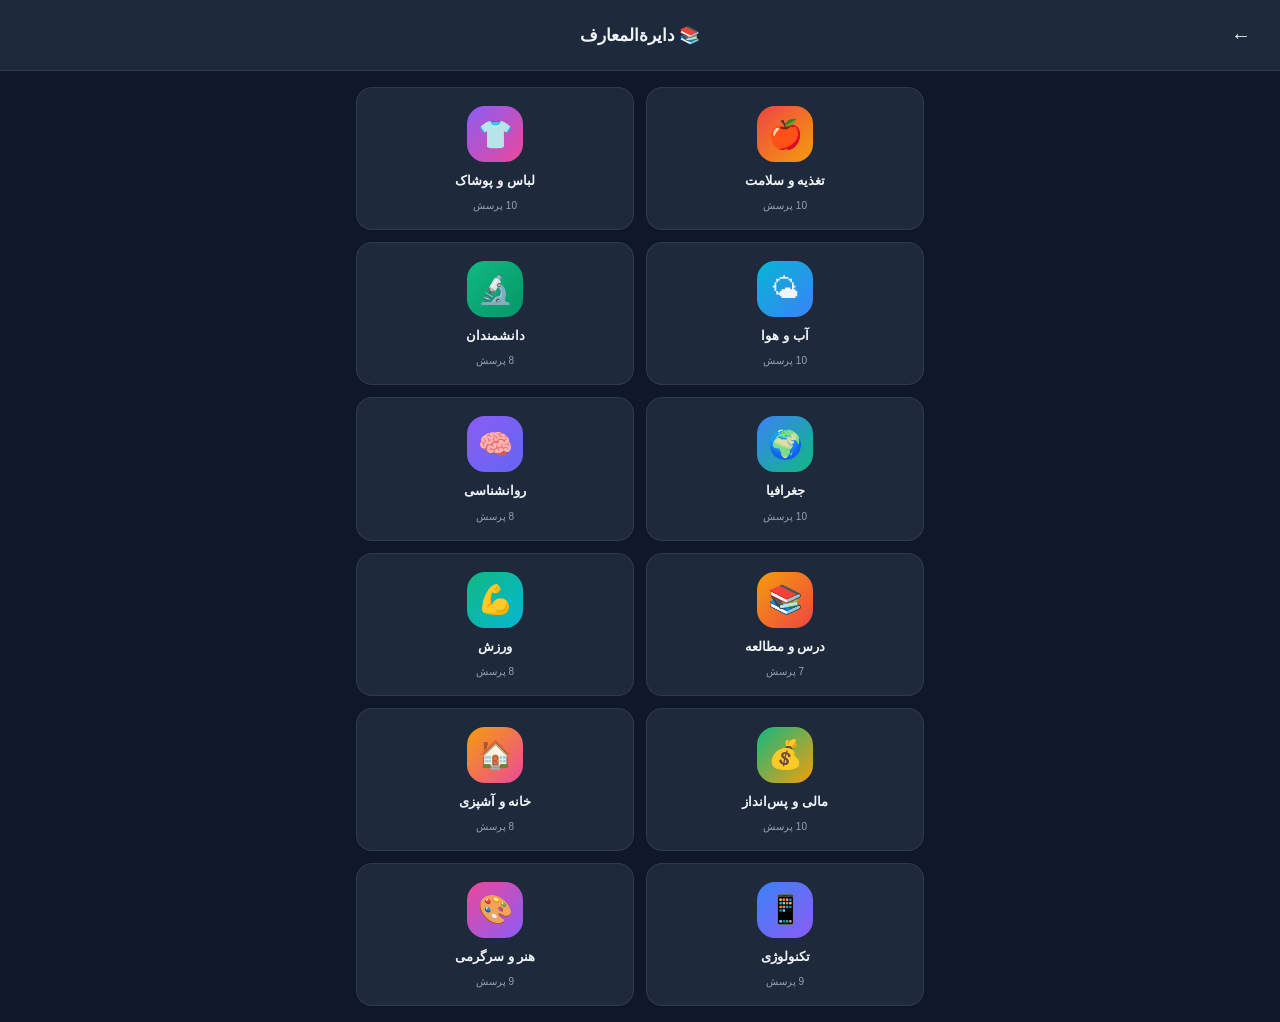
==== commit bc175f0f: "Update ask.html" ====
--- a/ask.html
+++ b/ask.html
@@ -175,6 +175,10 @@
 {c:'home',ic:'🍲',q:'چطور قورمه‌سبزی بپزم؟',a:'مواد: سبزی، گوشت، لوبیا، لیمو\n\n۱. پیاز سرخ\n۲. گوشت تفت\n۳. سبزی جدا سرخ\n۴. همه با آب بپزه\n۵. لوبیا و لیمو اضافه\n۶. ۲ ساعت حرارت کم\n\n💡 سبزی خوب سرخ کن.'},
 {c:'home',ic:'🧽',q:'چطور خانه رو سریع مرتب کنم؟',a:'قانون ۱۵ دقیقه:\nهر روز ۱۵ دقیقه مرتب\n\nاتاق‌به‌اتاق:\n۱. اتاق خواب\n۲. نشیمن\n۳. آشپزخانه\n۴. سرویس\n\n💡 «همه چیز جای خودش».'},
 {c:'home',ic:'🌱',q:'چطور از گیاه آپارتمانی نگهداری کنم؟',a:'آب: هفته‌ای ۱-۲ بار\nنور: سایه‌دوست کنار پنجره\nدما: ۱۸-۲۴ درجه\n\nگیاهان مقاوم:\n• سانسوریا\n• پتوس\n• زاموفیلیا\n• کاکتوس\n\n💡 آبیاری زیاد، قاتل گیاهانه.'},
+{c:'home',ic:'🍽',q:'آشپزی آسان برای شروع؟',a:'🍳 املت: تخم‌مرغ + گوجه\n🍝 ماکارونی: بجوشون + سس\n🥗 سالاد: کاهو + گوجه\n🍲 عدسی: عدس + پیاز\n🍚 کته: برنج + آب\n\n💡 از ساده شروع کن.'},
+{c:'home',ic:'🧹',q:'چطور آشپزخانه رو تمیز کنم؟',a:'بعد هر آشپزی:\n• ظرف‌ها همون لحظه\n• سطح کار پاک\n• اجاق تمیز\n\nهفتگی:\n• یخچال مرتب\n\n💡 آشپزخانه مرتب = آشپزی راحت.'},
+{c:'home',ic:'🛏',q:'چطور اتاق خواب رو دنج کنم؟',a:'رنگ‌ها: آبی، سبز، کرم\nنور: چراغ خواب ملایم\n\n• تخت و تشک راحت\n• بالش مناسب\n• اتاق خنک ۱۸-۲۰°\n• موبایل نباشه\n\n💡 اتاق خواب فقط برای خواب.'},
+{c:'home',ic:'🧊',q:'چطور یخچال رو مرتب کنم؟',a:'🥬 بالا: پخته، لبنیات\n🥩 وسط: گوشت، تخم‌مرغ\n🍎 پایین: میوه و سبزی\n🥤 در: نوشیدنی\n❄️ فریزر: گوشت\n\n💡 یخچال مرتب، دور ریختن کمتر.'},  
 // ===== تکنولوژی =====
 {c:'tech',ic:'📱',q:'چطور گوشیم رو سریع‌تر کنم؟',a:'۱. اپ‌های بی‌استفاده حذف\n۲. حافظه خالی\n۳. نوتیفیکیشن کم\n۴. انیمیشن خاموش\n۵. اپ پس‌زمینه ببند\n۶. ری‌استارت\n۷. آپدیت نصب\n\n💡 هر ۳ ماه ری‌استارت کن.'},
 {c:'tech',ic:'🔒',q:'چطور امنیت آنلاین داشته باشم؟',a:'• رمز قوی (۸+ کاراکتر)\n• رمز متفاوت هر سایت\n• تأیید دو مرحله‌ای\n• VPN معتبر\n• وای‌فای عمومی پرهیز\n• لینک ناشناس باز نکن\n\n💡 رمز عبورت رو به کسی نده.'},
